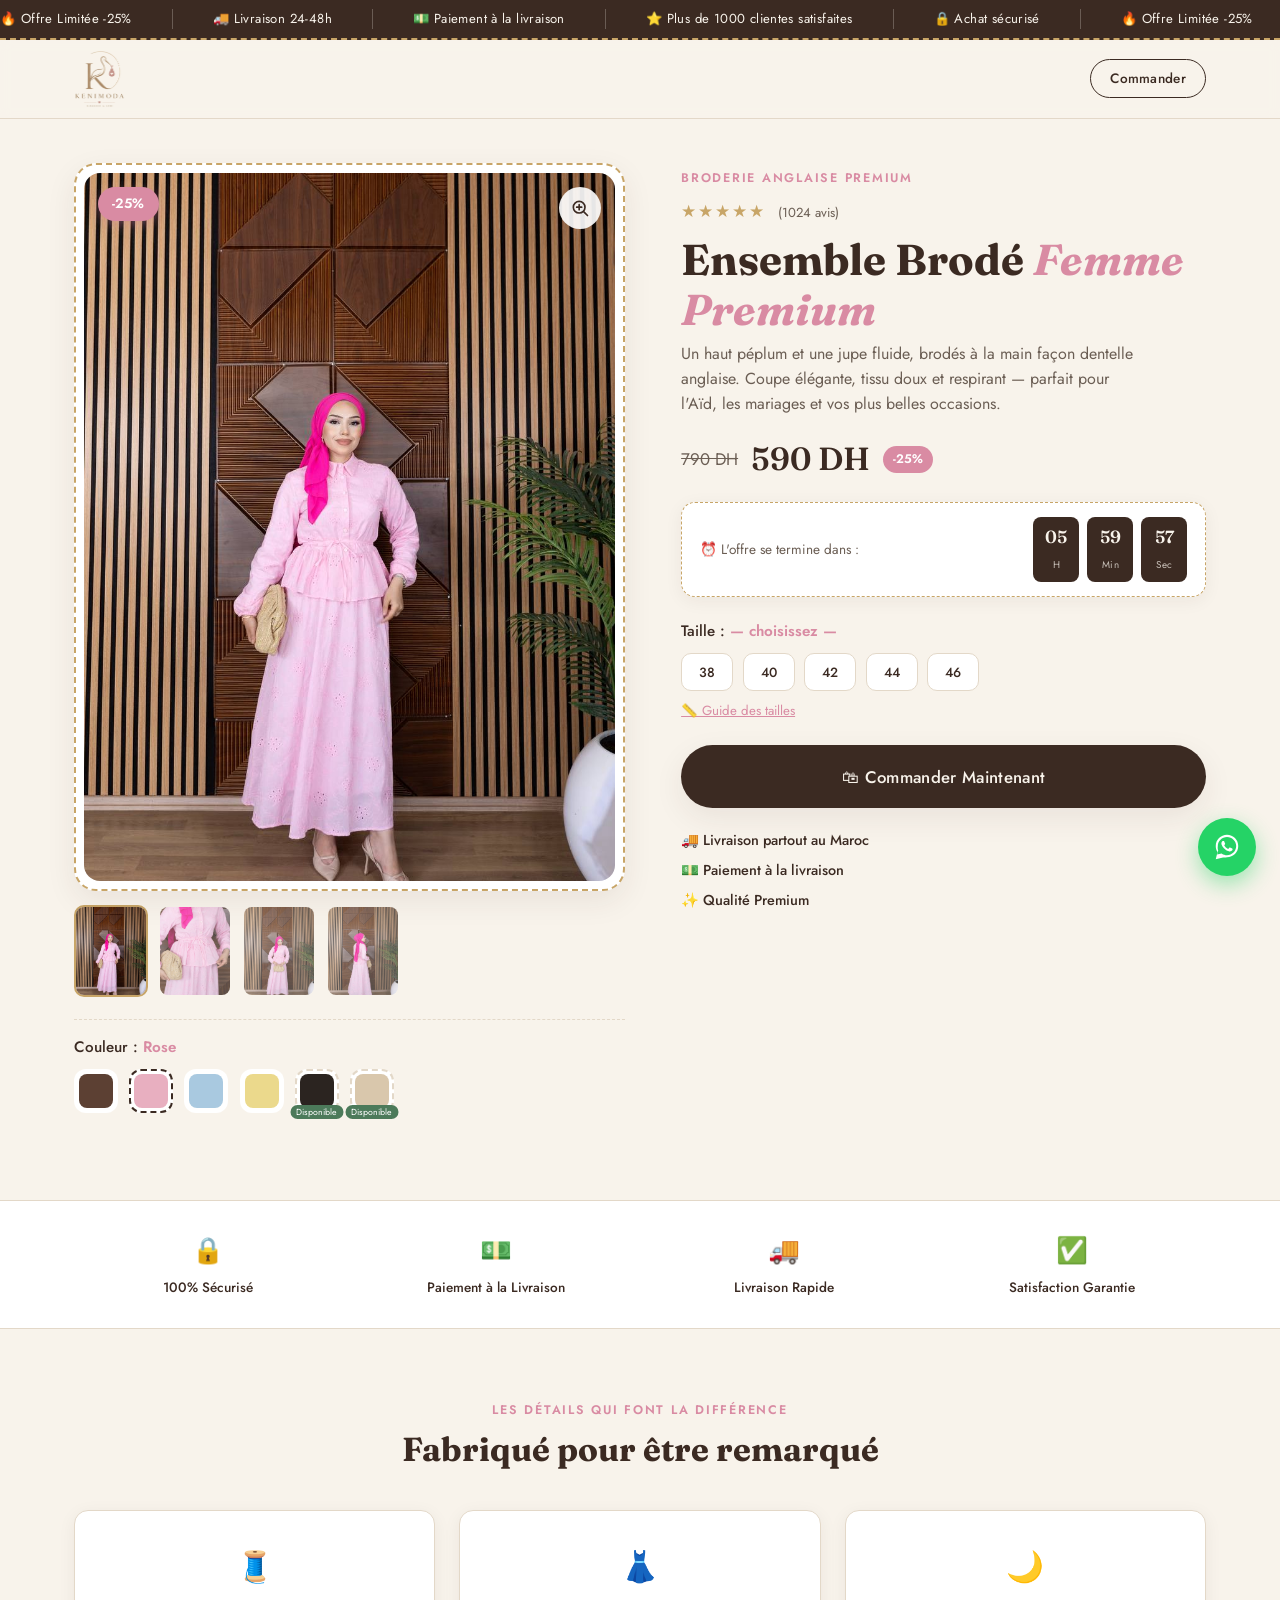
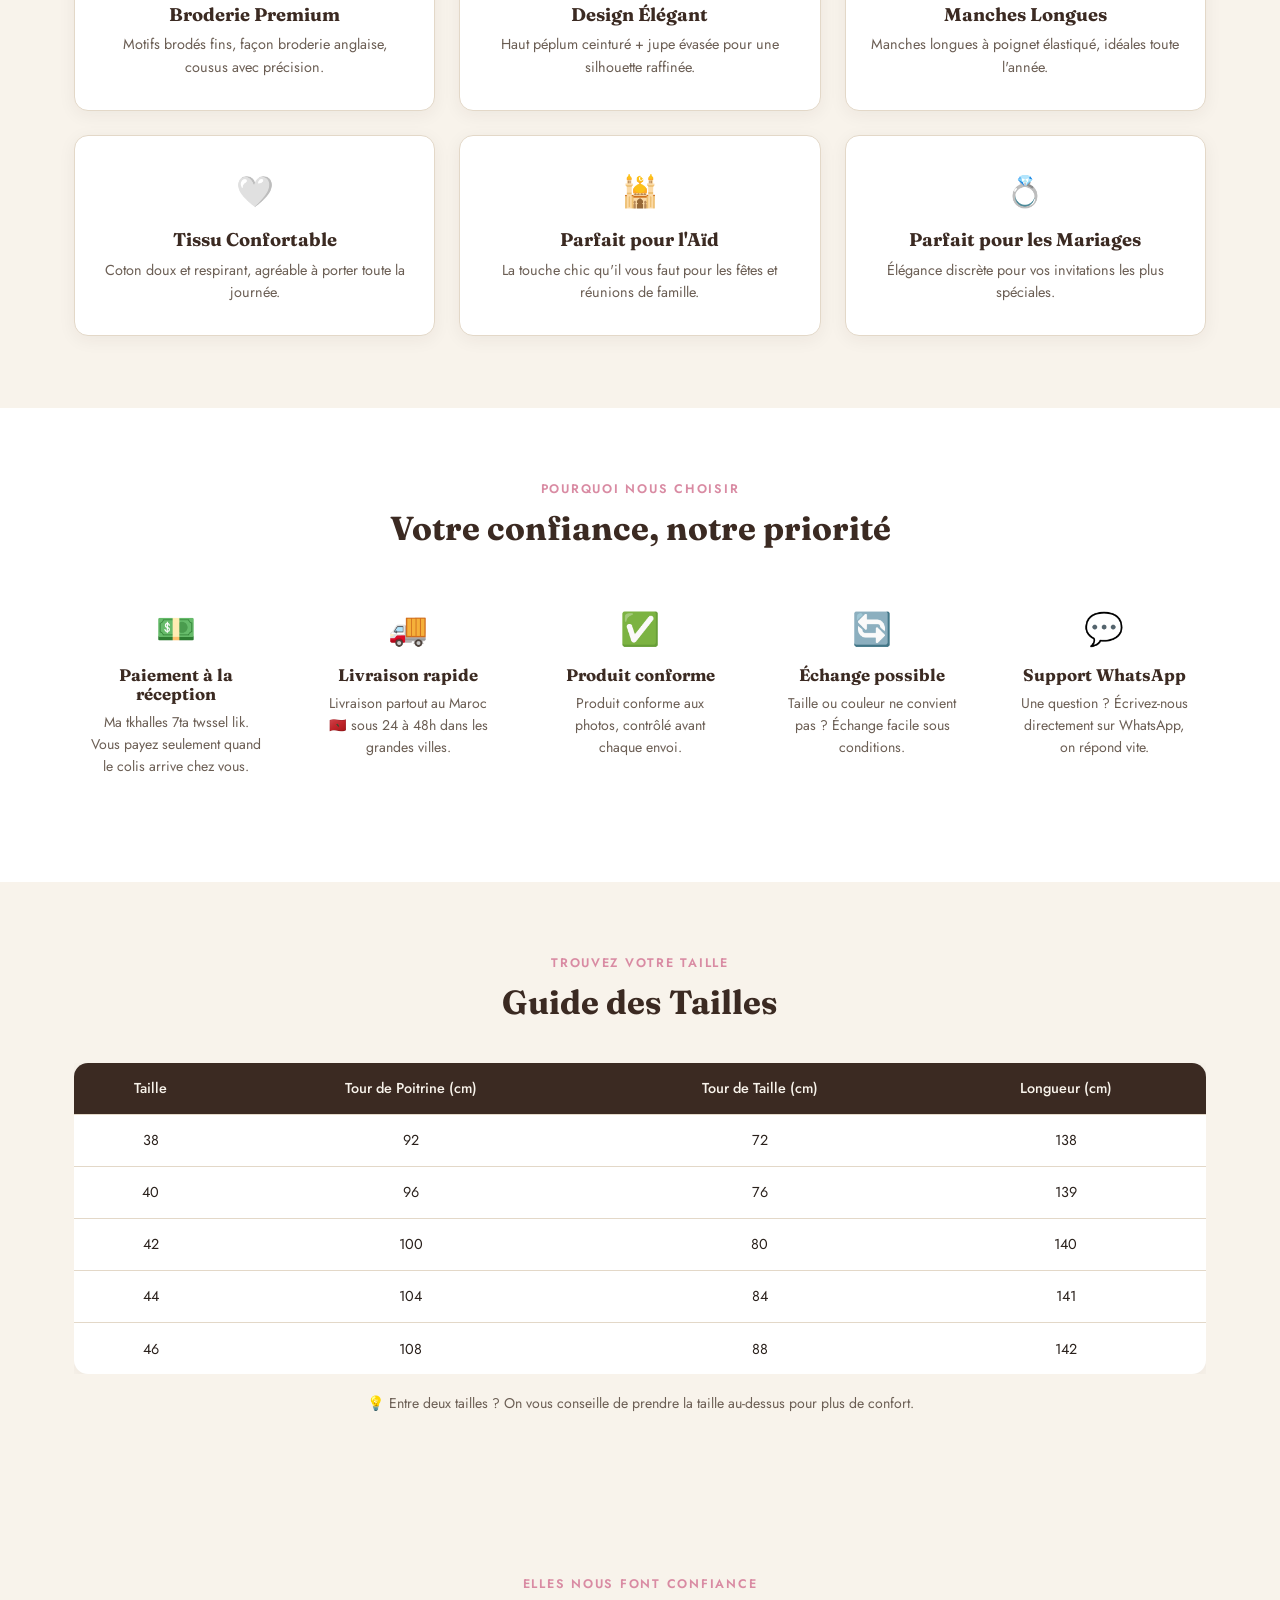
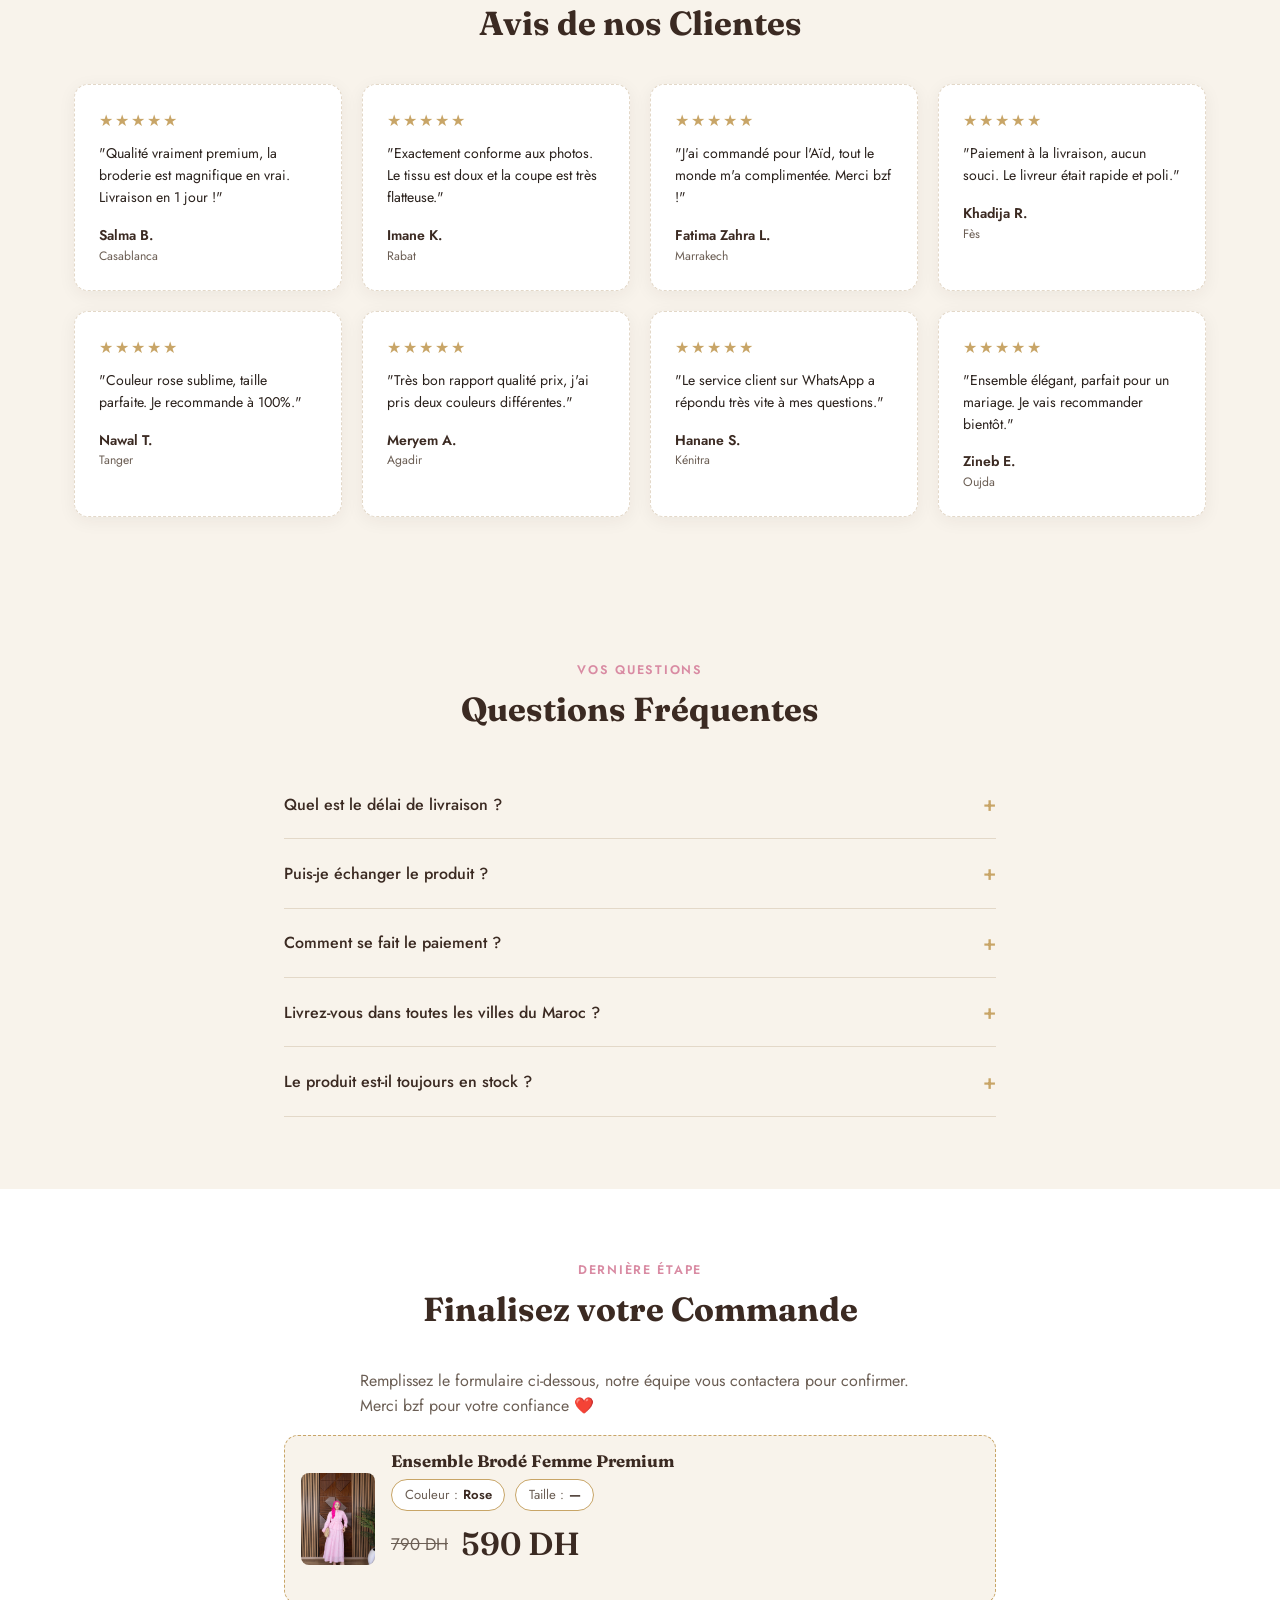
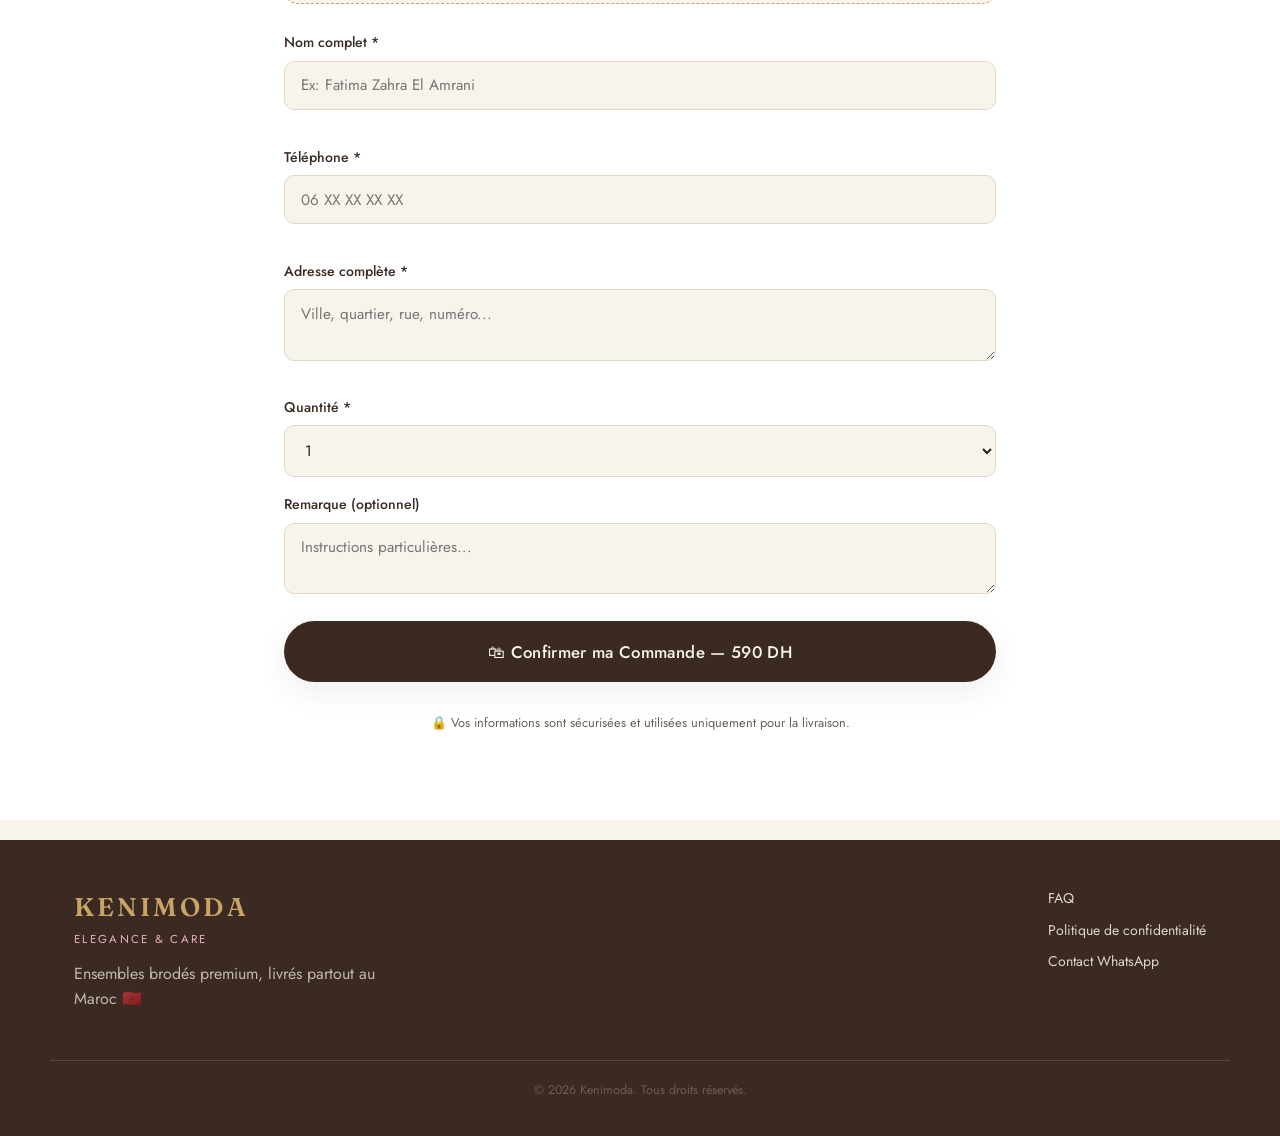
==== brode/index.html @ 9a7451e6 "Add files via upload" ====
<!DOCTYPE html>
<html lang="fr">
<head>
<meta charset="UTF-8">
<meta name="viewport" content="width=device-width, initial-scale=1.0, maximum-scale=5.0">
<title>Ensemble Brodé Femme Premium – 590 DH | Kenimoda</title>
<link rel="icon" type="image/png" href="assets/images/logo-kenimoda.png">
<meta name="description" content="Ensemble Brodé Femme Premium en broderie anglaise fine. 4 coloris disponibles. Paiement à la livraison partout au Maroc. -25% aujourd'hui, 590 DH au lieu de 790 DH.">
<meta name="keywords" content="ensemble brodé femme, tenue broderie anglaise, ensemble femme maroc, paiement à la livraison, jupe et haut brodé">
<meta name="robots" content="index, follow">
<link rel="canonical" href="https://ensemble-brode-premium.pages.dev/">

<!-- Open Graph -->
<meta property="og:type" content="product">
<meta property="og:title" content="Ensemble Brodé Femme Premium – 590 DH au lieu de 790 DH">
<meta property="og:description" content="Broderie anglaise premium, 4 coloris, paiement à la livraison partout au Maroc 🇲🇦">
<meta property="og:image" content="https://ensemble-brode-premium.pages.dev/assets/images/rose-1.jpg">
<meta property="og:url" content="https://ensemble-brode-premium.pages.dev/">
<meta property="og:locale" content="fr_MA">

<!-- Twitter Card -->
<meta name="twitter:card" content="summary_large_image">
<meta name="twitter:title" content="Ensemble Brodé Femme Premium – 590 DH">
<meta name="twitter:description" content="Broderie anglaise premium, paiement à la livraison partout au Maroc.">
<meta name="twitter:image" content="https://ensemble-brode-premium.pages.dev/assets/images/rose-1.jpg">

<!-- JSON-LD Product Schema -->
<script type="application/ld+json">
{
  "@context": "https://schema.org/",
  "@type": "Product",
  "name": "Ensemble Brodé Femme Premium",
  "image": [
    "https://ensemble-brode-premium.pages.dev/assets/images/rose-1.jpg",
    "https://ensemble-brode-premium.pages.dev/assets/images/bleu-1.jpg",
    "https://ensemble-brode-premium.pages.dev/assets/images/jaune-1.jpg",
    "https://ensemble-brode-premium.pages.dev/assets/images/marron-2.jpg"
  ],
  "description": "Ensemble deux pièces en broderie anglaise premium pour femme, disponible en 6 coloris et tailles 38 à 46. Paiement à la livraison partout au Maroc.",
  "brand": { "@type": "Brand", "name": "Kenimoda" },
  "offers": {
    "@type": "Offer",
    "url": "https://ensemble-brode-premium.pages.dev/",
    "priceCurrency": "MAD",
    "price": "590",
    "priceValidUntil": "2026-12-31",
    "availability": "https://schema.org/InStock",
    "itemCondition": "https://schema.org/NewCondition"
  },
  "aggregateRating": {
    "@type": "AggregateRating",
    "ratingValue": "4.9",
    "reviewCount": "1024"
  }
}
</script>

<link rel="preconnect" href="https://fonts.googleapis.com">
<link rel="preconnect" href="https://fonts.gstatic.com" crossorigin>
<link href="https://fonts.googleapis.com/css2?family=Fraunces:ital,opsz,wght@0,9..144,400;0,9..144,500;0,9..144,600;1,9..144,500&family=Jost:wght@300;400;500;600&display=swap" rel="stylesheet">

<link rel="stylesheet" href="style.css">
</head>
<body>

<!-- ============ PROMO BAR ============ -->
<div class="promo-bar" aria-label="Offres et garanties">
  <div class="promo-track">
    <span>🔥 Offre Limitée -25%</span>
    <span>🚚 Livraison 24-48h</span>
    <span>💵 Paiement à la livraison</span>
    <span>⭐ Plus de 1000 clientes satisfaites</span>
    <span>🔒 Achat sécurisé</span>
    <span>🔥 Offre Limitée -25%</span>
    <span>🚚 Livraison 24-48h</span>
    <span>💵 Paiement à la livraison</span>
    <span>⭐ Plus de 1000 clientes satisfaites</span>
    <span>🔒 Achat sécurisé</span>
  </div>
</div>

<!-- ============ HEADER ============ -->
<header class="site-header">
  <div class="container header-inner">
    <a href="#top" class="logo-link" aria-label="Kenimoda - Accueil">
      <img src="assets/images/logo-kenimoda.png" alt="Kenimoda - Elegance & Care" class="logo-img">
    </a>
    <a href="#commander" class="btn btn-ghost header-cta">Commander</a>
  </div>
</header>

<main id="top">

  <!-- ============ HERO ============ -->
  <section class="hero container" id="produit">
    <div class="hero-gallery">
      <div class="stitch-frame">
        <div class="badge-discount">-25%</div>
        <button class="zoom-btn" id="zoomBtn" aria-label="Zoomer l'image">
          <svg width="20" height="20" viewBox="0 0 24 24" fill="none"><circle cx="11" cy="11" r="7" stroke="currentColor" stroke-width="2"/><path d="M21 21l-4.35-4.35" stroke="currentColor" stroke-width="2" stroke-linecap="round"/><path d="M11 8v6M8 11h6" stroke="currentColor" stroke-width="2" stroke-linecap="round"/></svg>
        </button>
        <img id="mainImage" src="assets/images/rose-1.jpg" alt="Ensemble Brodé Femme Premium coloris Rose" class="main-image" loading="eager">
      </div>
      <div class="thumb-row" id="thumbRow" aria-label="Galerie miniature"></div>
      <p class="swipe-hint">← Glissez pour voir plus de photos →</p>

      <div class="option-group gallery-colors">
        <label>Couleur : <span id="selectedColorLabel" class="selected-value">Rose</span></label>
        <div class="swatch-row" id="colorSwatches"></div>
        <p class="no-photo-note" id="noPhotoNote" hidden>Photo non disponible pour cette couleur, mais elle est disponible en stock.</p>
      </div>
    </div>

    <div class="hero-info">
      <p class="eyebrow">Broderie Anglaise Premium</p>
      <div class="stars" aria-label="5 sur 5 étoiles">★★★★★ <span class="stars-count">(1024 avis)</span></div>
      <h1>Ensemble Brodé <em>Femme Premium</em></h1>
      <p class="hero-desc">Un haut péplum et une jupe fluide, brodés à la main façon dentelle anglaise. Coupe élégante, tissu doux et respirant — parfait pour l'Aïd, les mariages et vos plus belles occasions.</p>

      <div class="price-row">
        <span class="price-old">790 DH</span>
        <span class="price-new">590 DH</span>
        <span class="price-badge">-25%</span>
      </div>

      <div class="countdown-mini" id="countdownMini">
        <span>⏰ L'offre se termine dans :</span>
        <div class="countdown-timer">
          <div class="cd-box"><span id="cd-h">00</span><small>H</small></div>
          <div class="cd-box"><span id="cd-m">00</span><small>Min</small></div>
          <div class="cd-box"><span id="cd-s">00</span><small>Sec</small></div>
        </div>
      </div>

      <!-- Size Selector -->
      <div class="option-group">
        <label>Taille : <span id="selectedSizeLabel" class="selected-value">— choisissez —</span></label>
        <div class="size-row" id="sizeSwatches"></div>
        <button type="button" class="size-guide-link" id="openSizeGuide">📏 Guide des tailles</button>
      </div>

      <a href="#commander" class="btn btn-primary btn-large" id="heroCta">🛍 Commander Maintenant</a>

      <ul class="trust-icons">
        <li>🚚 Livraison partout au Maroc</li>
        <li>💵 Paiement à la livraison</li>
        <li>✨ Qualité Premium</li>
      </ul>
    </div>
  </section>

  <!-- ============ TRUST BADGES ============ -->
  <section class="trust-strip">
    <div class="container trust-grid">
      <div class="trust-item"><span class="trust-ic">🔒</span><p>100% Sécurisé</p></div>
      <div class="trust-item"><span class="trust-ic">💵</span><p>Paiement à la Livraison</p></div>
      <div class="trust-item"><span class="trust-ic">🚚</span><p>Livraison Rapide</p></div>
      <div class="trust-item"><span class="trust-ic">✅</span><p>Satisfaction Garantie</p></div>
    </div>
  </section>

  <!-- ============ FEATURES ============ -->
  <section class="section features" id="details">
    <div class="container">
      <p class="eyebrow center">Les détails qui font la différence</p>
      <h2 class="section-title center">Fabriqué pour être remarqué</h2>
      <div class="features-grid">
        <div class="feature-card">
          <div class="stitch-icon">🧵</div>
          <h3>Broderie Premium</h3>
          <p>Motifs brodés fins, façon broderie anglaise, cousus avec précision.</p>
        </div>
        <div class="feature-card">
          <div class="stitch-icon">👗</div>
          <h3>Design Élégant</h3>
          <p>Haut péplum ceinturé + jupe évasée pour une silhouette raffinée.</p>
        </div>
        <div class="feature-card">
          <div class="stitch-icon">🌙</div>
          <h3>Manches Longues</h3>
          <p>Manches longues à poignet élastiqué, idéales toute l'année.</p>
        </div>
        <div class="feature-card">
          <div class="stitch-icon">🤍</div>
          <h3>Tissu Confortable</h3>
          <p>Coton doux et respirant, agréable à porter toute la journée.</p>
        </div>
        <div class="feature-card">
          <div class="stitch-icon">🕌</div>
          <h3>Parfait pour l'Aïd</h3>
          <p>La touche chic qu'il vous faut pour les fêtes et réunions de famille.</p>
        </div>
        <div class="feature-card">
          <div class="stitch-icon">💍</div>
          <h3>Parfait pour les Mariages</h3>
          <p>Élégance discrète pour vos invitations les plus spéciales.</p>
        </div>
      </div>
    </div>
  </section>

  <!-- ============ WHY US ============ -->
  <section class="section why-us">
    <div class="container">
      <p class="eyebrow center">Pourquoi nous choisir</p>
      <h2 class="section-title center">Votre confiance, notre priorité</h2>
      <div class="why-grid">
        <div class="why-item">
          <span>💵</span>
          <h3>Paiement à la réception</h3>
          <p>Ma tkhalles 7ta twssel lik. Vous payez seulement quand le colis arrive chez vous.</p>
        </div>
        <div class="why-item">
          <span>🚚</span>
          <h3>Livraison rapide</h3>
          <p>Livraison partout au Maroc 🇲🇦 sous 24 à 48h dans les grandes villes.</p>
        </div>
        <div class="why-item">
          <span>✅</span>
          <h3>Produit conforme</h3>
          <p>Produit conforme aux photos, contrôlé avant chaque envoi.</p>
        </div>
        <div class="why-item">
          <span>🔄</span>
          <h3>Échange possible</h3>
          <p>Taille ou couleur ne convient pas ? Échange facile sous conditions.</p>
        </div>
        <div class="why-item">
          <span>💬</span>
          <h3>Support WhatsApp</h3>
          <p>Une question ? Écrivez-nous directement sur WhatsApp, on répond vite.</p>
        </div>
      </div>
    </div>
  </section>

  <!-- ============ SIZE GUIDE ============ -->
  <section class="section size-guide" id="tailles">
    <div class="container">
      <p class="eyebrow center">Trouvez votre taille</p>
      <h2 class="section-title center">Guide des Tailles</h2>
      <div class="table-wrap">
        <table class="size-table">
          <thead>
            <tr><th>Taille</th><th>Tour de Poitrine (cm)</th><th>Tour de Taille (cm)</th><th>Longueur (cm)</th></tr>
          </thead>
          <tbody>
            <tr><td>38</td><td>92</td><td>72</td><td>138</td></tr>
            <tr><td>40</td><td>96</td><td>76</td><td>139</td></tr>
            <tr><td>42</td><td>100</td><td>80</td><td>140</td></tr>
            <tr><td>44</td><td>104</td><td>84</td><td>141</td></tr>
            <tr><td>46</td><td>108</td><td>88</td><td>142</td></tr>
          </tbody>
        </table>
      </div>
      <p class="size-note">💡 Entre deux tailles ? On vous conseille de prendre la taille au-dessus pour plus de confort.</p>
    </div>
  </section>

  <!-- ============ REVIEWS ============ -->
  <section class="section reviews" id="avis">
    <div class="container">
      <p class="eyebrow center">Elles nous font confiance</p>
      <h2 class="section-title center">Avis de nos Clientes</h2>
      <div class="reviews-grid" id="reviewsGrid"></div>
    </div>
  </section>

  <!-- ============ FAQ ============ -->
  <section class="section faq" id="faq">
    <div class="container container-narrow">
      <p class="eyebrow center">Vos questions</p>
      <h2 class="section-title center">Questions Fréquentes</h2>
      <div class="accordion" id="accordion">
        <div class="acc-item">
          <button class="acc-trigger">Quel est le délai de livraison ? <span>+</span></button>
          <div class="acc-panel"><p>La livraison prend généralement 24 à 48h dans les grandes villes, et 2 à 4 jours dans les zones plus éloignées.</p></div>
        </div>
        <div class="acc-item">
          <button class="acc-trigger">Puis-je échanger le produit ? <span>+</span></button>
          <div class="acc-panel"><p>Oui, l'échange de taille ou de couleur est possible dans les 7 jours suivant la réception, sous réserve que le produit soit intact.</p></div>
        </div>
        <div class="acc-item">
          <button class="acc-trigger">Comment se fait le paiement ? <span>+</span></button>
          <div class="acc-panel"><p>Le paiement se fait uniquement à la livraison, en espèces directement au livreur. Ma tkhalles 7ta twssel lik.</p></div>
        </div>
        <div class="acc-item">
          <button class="acc-trigger">Livrez-vous dans toutes les villes du Maroc ? <span>+</span></button>
          <div class="acc-panel"><p>Oui, nous livrons dans toutes les villes et régions du Maroc 🇲🇦, y compris les zones rurales.</p></div>
        </div>
        <div class="acc-item">
          <button class="acc-trigger">Le produit est-il toujours en stock ? <span>+</span></button>
          <div class="acc-panel"><p>Le stock est mis à jour en temps réel. Si une couleur ou taille n'est pas disponible, notre équipe vous contactera pour vous proposer une alternative.</p></div>
        </div>
      </div>
    </div>
  </section>

  <!-- ============ ORDER FORM ============ -->
  <section class="section order-section" id="commander">
    <div class="container container-narrow">
      <p class="eyebrow center">Dernière étape</p>
      <h2 class="section-title center">Finalisez votre Commande</h2>
      <p class="order-sub center">Remplissez le formulaire ci-dessous, notre équipe vous contactera pour confirmer. Merci bzf pour votre confiance ❤️</p>

      <div class="order-summary">
        <img id="summaryImg" src="assets/images/rose-1.jpg" alt="Aperçu produit choisi" loading="lazy">
        <div>
          <h3>Ensemble Brodé Femme Premium</h3>
          <div class="summary-chips">
            <span class="choice-chip">Couleur : <strong id="summaryColor">Rose</strong></span>
            <span class="choice-chip" id="summarySizeChip">Taille : <strong id="summarySize">—</strong></span>
          </div>
          <p class="price-row" style="margin-top:.5rem">
            <span class="price-old">790 DH</span>
            <span class="price-new">590 DH</span>
          </p>
        </div>
      </div>

      <form id="orderForm" class="order-form" action="https://formspree.io/f/mwvzjgqe" method="POST" novalidate>
        <input type="hidden" name="Produit" value="Ensemble Brodé Femme Premium">
        <input type="hidden" name="Prix" id="hiddenPrice" value="590 DH">
        <input type="hidden" name="Couleur" id="hiddenColor" value="Rose">
        <input type="hidden" name="Taille" id="hiddenSize" value="">

        <div class="form-row">
          <label for="fullname">Nom complet *</label>
          <input type="text" id="fullname" name="Nom complet" required placeholder="Ex: Fatima Zahra El Amrani">
          <span class="err-msg"></span>
        </div>

        <div class="form-row">
          <label for="phone">Téléphone *</label>
          <input type="tel" id="phone" name="Téléphone" required placeholder="06 XX XX XX XX">
          <span class="err-msg"></span>
        </div>

        <div class="form-row">
          <label for="address">Adresse complète *</label>
          <textarea id="address" name="Adresse" rows="2" required placeholder="Ville, quartier, rue, numéro..."></textarea>
          <span class="err-msg"></span>
        </div>

        <div class="form-row">
          <label for="quantity">Quantité *</label>
          <select id="quantity" name="Quantité" required>
            <option value="1">1</option>
            <option value="2">2</option>
            <option value="3">3</option>
            <option value="4">4</option>
          </select>
        </div>

        <div class="form-row">
          <label for="note">Remarque (optionnel)</label>
          <textarea id="note" name="Remarque" rows="2" placeholder="Instructions particulières..."></textarea>
        </div>

        <button type="submit" class="btn btn-primary btn-large btn-submit">
          <span class="btn-text">🛍 Confirmer ma Commande — 590 DH</span>
          <span class="btn-loader" hidden></span>
        </button>
        <p class="form-security">🔒 Vos informations sont sécurisées et utilisées uniquement pour la livraison.</p>
      </form>

      <div class="success-message" id="successMessage" hidden>
        <div class="success-icon">✔</div>
        <h3>Merci pour votre commande !</h3>
        <p>Votre commande a bien été reçue. Notre équipe vous contactera très vite pour confirmer la livraison. Merci bzf pour votre confiance ❤️</p>
      </div>
    </div>
  </section>

</main>

<!-- ============ FOOTER ============ -->
<footer class="site-footer">
  <div class="container footer-inner">
    <div class="footer-brand">
      <p class="logo-text">KENIMODA</p>
      <p class="footer-tagline">Elegance &amp; Care</p>
      <p>Ensembles brodés premium, livrés partout au Maroc 🇲🇦</p>
    </div>
    <div class="footer-links">
      <a href="#faq">FAQ</a>
      <a href="#privacy" id="privacyLink">Politique de confidentialité</a>
      <a href="https://wa.me/212612449474" target="_blank" rel="noopener">Contact WhatsApp</a>
    </div>
  </div>
  <div class="container footer-bottom">
    <p>© <span id="year"></span> Kenimoda. Tous droits réservés.</p>
  </div>
</footer>

<!-- ============ FLOATING WHATSAPP ============ -->
<a class="whatsapp-float" href="https://wa.me/212612449474?text=Bonjour%2C%20je%20souhaite%20commander%20Ensemble%20Brod%C3%A9%20Femme%20Premium%20%C3%A0%20590%20DH." target="_blank" rel="noopener" aria-label="Contacter sur WhatsApp">
  <svg viewBox="0 0 32 32" width="30" height="30" fill="white"><path d="M16.001 3C9.373 3 4 8.373 4 15c0 2.36.688 4.56 1.875 6.406L4 29l7.781-1.828A11.93 11.93 0 0 0 16.001 27C22.63 27 28 21.627 28 15S22.63 3 16.001 3zm0 21.8c-2.008 0-3.885-.588-5.463-1.6l-.392-.238-4.617 1.084 1.108-4.5-.256-.4A9.76 9.76 0 0 1 6.2 15c0-5.412 4.389-9.8 9.801-9.8 5.411 0 9.8 4.388 9.8 9.8 0 5.412-4.389 9.8-9.8 9.8zm5.362-7.336c-.294-.147-1.74-.858-2.01-.956-.27-.098-.467-.147-.663.147-.196.294-.76.956-.932 1.152-.171.196-.343.22-.637.073-.294-.147-1.24-.457-2.362-1.457-.873-.779-1.463-1.741-1.635-2.035-.171-.294-.018-.453.129-.6.132-.132.294-.343.44-.514.147-.171.196-.294.294-.49.098-.196.049-.367-.024-.514-.073-.147-.663-1.597-.908-2.188-.239-.573-.482-.495-.663-.504l-.564-.01c-.196 0-.514.073-.784.367-.27.294-1.03 1.006-1.03 2.455 0 1.449 1.055 2.85 1.202 3.046.147.196 2.077 3.17 5.032 4.445.703.303 1.252.484 1.68.62.706.225 1.348.193 1.856.117.566-.084 1.74-.712 1.985-1.4.245-.688.245-1.278.171-1.4-.073-.122-.269-.196-.563-.343z"/></svg>
</a>

<!-- ============ STICKY MOBILE CTA ============ -->
<div class="sticky-cta" id="stickyCta">
  <div class="sticky-price">
    <span class="price-old">790 DH</span>
    <span class="price-new">590 DH</span>
  </div>
  <a href="#commander" class="btn btn-primary">🛍 Commander</a>
</div>

<!-- ============ SIZE GUIDE MODAL ============ -->
<div class="modal-overlay" id="sizeModal" hidden>
  <div class="modal-box">
    <button class="modal-close" id="closeSizeModal" aria-label="Fermer">✕</button>
    <h3>Guide des Tailles</h3>
    <table class="size-table">
      <thead><tr><th>Taille</th><th>Poitrine</th><th>Taille</th><th>Longueur</th></tr></thead>
      <tbody>
        <tr><td>38</td><td>92 cm</td><td>72 cm</td><td>138 cm</td></tr>
        <tr><td>40</td><td>96 cm</td><td>76 cm</td><td>139 cm</td></tr>
        <tr><td>42</td><td>100 cm</td><td>80 cm</td><td>140 cm</td></tr>
        <tr><td>44</td><td>104 cm</td><td>84 cm</td><td>141 cm</td></tr>
        <tr><td>46</td><td>108 cm</td><td>88 cm</td><td>142 cm</td></tr>
      </tbody>
    </table>
  </div>
</div>

<!-- ============ IMAGE ZOOM MODAL ============ -->
<div class="modal-overlay" id="zoomModal" hidden>
  <div class="zoom-box">
    <button class="modal-close" id="closeZoomModal" aria-label="Fermer">✕</button>
    <img id="zoomImage" src="assets/images/rose-1.jpg" alt="Zoom produit">
  </div>
</div>

<script src="script.js"></script>
</body>
</html>
---- brode/style.css ----
/* =========================================================
   MAISON BRODERIE — Design Tokens
   Palette: ecru background, espresso (marron) primary,
   rose poudre / ciel / or doux accents echoing the product colorways.
   Signature: hand-stitch dashed borders & embroidery-eyelet dividers.
========================================================= */
:root{
  --ecru:#F8F3EB;
  --ivoire:#FFFFFF;
  --espresso:#3B2A22;
  --espresso-light:#5C4536;
  --rose:#E8AFC0;
  --rose-deep:#D98BA3;
  --ciel:#A9C9E0;
  --or:#C8A567;
  --ink:#2A211C;
  --ink-soft:#6B5E54;
  --border-soft:#E3D8C8;
  --success:#4C7A5A;
  --error:#B5473B;
  --radius-lg:22px;
  --radius-md:14px;
  --radius-sm:8px;
  --shadow-soft:0 10px 30px rgba(59,42,34,.08);
  --shadow-card:0 4px 18px rgba(59,42,34,.06);
  --font-display:'Fraunces', serif;
  --font-body:'Jost', sans-serif;
  --container:1180px;
}

*,*::before,*::after{box-sizing:border-box;}
html{scroll-behavior:smooth;}
body{
  margin:0;
  font-family:var(--font-body);
  color:var(--ink);
  background:var(--ecru);
  -webkit-font-smoothing:antialiased;
  line-height:1.55;
}
img{max-width:100%;display:block;}
a{color:inherit;text-decoration:none;}
button{font-family:inherit;cursor:pointer;}
ul{list-style:none;margin:0;padding:0;}
h1,h2,h3{font-family:var(--font-display);color:var(--espresso);margin:0 0 .5rem;line-height:1.15;}
p{margin:0 0 1rem;color:var(--ink-soft);}

.container{max-width:var(--container);margin:0 auto;padding:0 24px;}
.container-narrow{max-width:760px;}

:focus-visible{outline:3px solid var(--or);outline-offset:3px;}

@media (prefers-reduced-motion: reduce){
  *{animation-duration:.001ms !important;animation-iteration-count:1 !important;transition-duration:.001ms !important;scroll-behavior:auto !important;}
}

/* ============ PROMO BAR (stitched ticker) ============ */
.promo-bar{
  background:var(--espresso);
  color:var(--ecru);
  overflow:hidden;
  white-space:nowrap;
  border-bottom:2px dashed var(--or);
}
.promo-track{
  display:inline-flex;
  gap:2.5rem;
  padding:.55rem 0;
  animation:scrollTrack 28s linear infinite;
  font-size:.82rem;
  letter-spacing:.03em;
}
.promo-track span{padding-right:2.5rem;border-right:1px solid rgba(248,243,235,.25);}
@keyframes scrollTrack{
  0%{transform:translateX(0);}
  100%{transform:translateX(-50%);}
}

/* ============ HEADER ============ */
.site-header{
  background:rgba(248,243,235,.92);
  backdrop-filter:blur(6px);
  position:sticky;top:0;z-index:40;
  border-bottom:1px solid var(--border-soft);
}
.header-inner{display:flex;align-items:center;justify-content:space-between;padding:10px 24px;}
.logo-link{display:flex;align-items:center;}
.logo-img{height:58px;width:auto;display:block;}
.header-cta{padding:.55rem 1.3rem;font-size:.85rem;}

/* ============ BUTTONS ============ */
.btn{
  display:inline-flex;align-items:center;justify-content:center;gap:.5rem;
  border:none;border-radius:100px;
  font-family:var(--font-body);font-weight:500;letter-spacing:.02em;
  cursor:pointer;transition:transform .2s ease, box-shadow .2s ease, background .2s ease;
  text-align:center;
}
.btn-primary{
  background:var(--espresso);color:var(--ecru);
  padding:.9rem 1.8rem;font-size:1rem;
  box-shadow:var(--shadow-soft);
}
.btn-primary:hover{transform:translateY(-2px);box-shadow:0 14px 34px rgba(59,42,34,.18);background:var(--espresso-light);}
.btn-large{width:100%;padding:1.15rem 1.8rem;font-size:1.05rem;}
.btn-ghost{
  border:1.5px solid var(--espresso);color:var(--espresso);background:transparent;padding:.5rem 1.2rem;
}
.btn-ghost:hover{background:var(--espresso);color:var(--ecru);}

/* ============ HERO ============ */
.hero{
  display:grid;grid-template-columns:1.05fr 1fr;gap:56px;
  padding:44px 24px 64px;
  align-items:start;
}
.stitch-frame{
  position:relative;border-radius:var(--radius-lg);overflow:hidden;
  border:2px dashed var(--or);padding:8px;background:var(--ivoire);
  box-shadow:var(--shadow-soft);
}
.main-image{
  width:100%;aspect-ratio:3/4;object-fit:cover;border-radius:16px;
  transition:opacity .35s ease;
}
.badge-discount{
  position:absolute;top:22px;left:22px;z-index:5;
  background:var(--rose-deep);color:#fff;font-weight:600;
  padding:.4rem .9rem;border-radius:100px;font-size:.85rem;
  box-shadow:0 4px 12px rgba(217,139,163,.4);
}
.zoom-btn{
  position:absolute;top:22px;right:22px;z-index:5;
  width:42px;height:42px;border-radius:50%;border:none;
  background:rgba(255,255,255,.9);color:var(--espresso);
  display:flex;align-items:center;justify-content:center;
  box-shadow:var(--shadow-card);
}
.thumb-row{
  display:flex;gap:10px;margin-top:14px;overflow-x:auto;padding-bottom:6px;
  scroll-snap-type:x mandatory;
}
.thumb-row::-webkit-scrollbar{height:5px;}
.thumb-row::-webkit-scrollbar-thumb{background:var(--border-soft);border-radius:10px;}
.thumb{
  flex:0 0 auto;width:74px;height:92px;border-radius:10px;overflow:hidden;
  border:2px solid transparent;cursor:pointer;scroll-snap-align:start;
  opacity:.7;transition:opacity .2s, border-color .2s, transform .2s;
}
.thumb img{width:100%;height:100%;object-fit:cover;}
.thumb:hover{opacity:1;transform:translateY(-2px);}
.thumb.active{border-color:var(--or);opacity:1;}
.swipe-hint{display:none;font-size:.78rem;text-align:center;color:var(--ink-soft);margin-top:8px;}

.gallery-colors{
  margin-top:16px;padding-top:16px;border-top:1px dashed var(--border-soft);
}
.gallery-colors > label{display:block;font-weight:500;margin-bottom:.6rem;color:var(--espresso);font-size:.9rem;}
.gallery-colors .swatch{width:44px;height:44px;}

.hero-info{padding-top:6px;}
.eyebrow{
  font-size:.78rem;text-transform:uppercase;letter-spacing:.14em;
  color:var(--rose-deep);font-weight:600;margin-bottom:.6rem;
}
.eyebrow.center{text-align:center;}
.stars{color:var(--or);font-size:1.05rem;margin-bottom:.7rem;letter-spacing:2px;}
.stars-count{color:var(--ink-soft);font-size:.82rem;letter-spacing:0;margin-left:.3rem;}
.hero-info h1{font-size:clamp(2rem,3.4vw,2.7rem);}
.hero-info h1 em{color:var(--rose-deep);font-style:italic;}
.hero-desc{font-size:1rem;max-width:46ch;}

.price-row{display:flex;align-items:center;gap:.8rem;margin:1.1rem 0;flex-wrap:wrap;}
.price-old{color:var(--ink-soft);text-decoration:line-through;font-size:1.05rem;}
.price-new{font-family:var(--font-display);font-size:2rem;color:var(--espresso);font-weight:600;}
.price-badge{background:var(--rose-deep);color:#fff;font-size:.78rem;font-weight:600;padding:.25rem .65rem;border-radius:100px;}

.countdown-mini{
  background:var(--ivoire);border:1px dashed var(--or);border-radius:var(--radius-md);
  padding:.9rem 1.1rem;margin-bottom:1.4rem;display:flex;align-items:center;justify-content:space-between;flex-wrap:wrap;gap:.7rem;
  box-shadow:var(--shadow-card);
}
.countdown-mini > span{font-size:.85rem;color:var(--ink-soft);}
.countdown-timer{display:flex;gap:.5rem;}
.cd-box{
  background:var(--espresso);color:var(--ecru);border-radius:8px;
  min-width:46px;padding:.4rem .3rem;text-align:center;
}
.cd-box span{display:block;font-family:var(--font-display);font-size:1.1rem;font-weight:600;}
.cd-box small{font-size:.62rem;letter-spacing:.05em;opacity:.75;}

.option-group{margin-bottom:1.4rem;}
.option-group > label{display:block;font-weight:500;margin-bottom:.6rem;color:var(--espresso);font-size:.95rem;}
.selected-value{color:var(--rose-deep);font-weight:600;}

.swatch-row{display:flex;gap:.7rem;flex-wrap:wrap;}
.swatch{
  width:56px;height:56px;border-radius:12px;cursor:pointer;position:relative;
  border:2px dashed transparent;padding:3px;display:flex;align-items:center;justify-content:center;
  transition:border-color .2s, transform .2s;background:var(--ivoire);
}
.swatch:hover{transform:translateY(-2px);}
.swatch.active{border-color:var(--espresso);}
.swatch-color{width:100%;height:100%;border-radius:8px;background-size:cover;background-position:center;}
.swatch-nophoto{border-style:dashed;border-color:var(--border-soft);}
.swatch-nophoto .swatch-color{display:flex;align-items:center;justify-content:center;font-size:.65rem;color:var(--ink-soft);text-align:center;line-height:1.1;}
.swatch-avail-badge{
  position:absolute;bottom:-8px;left:50%;transform:translateX(-50%);
  background:var(--success);color:#fff;font-size:.55rem;padding:1px 6px;border-radius:100px;white-space:nowrap;
}
.no-photo-note{font-size:.82rem;color:var(--ink-soft);margin-top:.6rem;font-style:italic;}

.size-row{display:flex;gap:.6rem;flex-wrap:wrap;}
.size-chip{
  min-width:52px;padding:.55rem .8rem;border-radius:10px;border:1.5px solid var(--border-soft);
  background:var(--ivoire);font-weight:500;color:var(--espresso);text-align:center;transition:.2s;
}
.size-chip:hover{border-color:var(--or);}
.size-chip.active{background:var(--espresso);color:var(--ecru);border-color:var(--espresso);}
.size-guide-link{
  background:none;border:none;color:var(--rose-deep);font-size:.83rem;margin-top:.6rem;padding:0;
  text-decoration:underline;
}

.trust-icons{margin-top:1.3rem;display:flex;flex-direction:column;gap:.5rem;}
.trust-icons li{font-size:.9rem;color:var(--espresso);font-weight:500;}

/* ============ TRUST STRIP ============ */
.trust-strip{background:var(--ivoire);border-top:1px solid var(--border-soft);border-bottom:1px solid var(--border-soft);padding:30px 0;}
.trust-grid{display:grid;grid-template-columns:repeat(4,1fr);gap:20px;text-align:center;}
.trust-item .trust-ic{font-size:1.6rem;}
.trust-item p{margin:.4rem 0 0;font-size:.85rem;font-weight:500;color:var(--espresso);}

/* ============ SECTIONS ============ */
.section{padding:72px 0;}
.section-title{font-size:clamp(1.6rem,2.6vw,2.2rem);}
.section-title.center{text-align:center;margin-bottom:2.6rem;}

/* ============ FEATURES ============ */
.features-grid{display:grid;grid-template-columns:repeat(3,1fr);gap:24px;}
.feature-card{
  background:var(--ivoire);border-radius:var(--radius-md);padding:2rem 1.6rem;
  text-align:center;box-shadow:var(--shadow-card);
  border:1px solid var(--border-soft);
  transition:transform .25s ease, box-shadow .25s ease;
}
.feature-card:hover{transform:translateY(-6px);box-shadow:var(--shadow-soft);}
.stitch-icon{font-size:1.9rem;margin-bottom:.9rem;}
.feature-card h3{font-size:1.15rem;}
.feature-card p{font-size:.9rem;margin:0;}

/* ============ WHY US ============ */
.why-us{background:var(--ivoire);}
.why-grid{display:grid;grid-template-columns:repeat(auto-fit,minmax(200px,1fr));gap:28px;}
.why-item{text-align:center;padding:1rem;}
.why-item span{font-size:2rem;display:block;margin-bottom:.7rem;}
.why-item h3{font-size:1.05rem;}
.why-item p{font-size:.88rem;}

/* ============ SIZE GUIDE ============ */
.table-wrap{overflow-x:auto;}
.size-table{width:100%;border-collapse:collapse;background:var(--ivoire);border-radius:var(--radius-md);overflow:hidden;box-shadow:var(--shadow-card);}
.size-table th,.size-table td{padding:.9rem 1.2rem;text-align:center;border-bottom:1px solid var(--border-soft);font-size:.9rem;}
.size-table th{background:var(--espresso);color:var(--ecru);font-weight:500;}
.size-table tr:last-child td{border-bottom:none;}
.size-note{text-align:center;margin-top:1.2rem;font-size:.88rem;}

/* ============ REVIEWS ============ */
.reviews-grid{display:grid;grid-template-columns:repeat(4,1fr);gap:20px;}
.review-card{
  background:var(--ivoire);border-radius:var(--radius-md);padding:1.5rem;
  border:1px dashed var(--border-soft);box-shadow:var(--shadow-card);
}
.review-stars{color:var(--or);letter-spacing:2px;margin-bottom:.6rem;}
.review-card p{font-size:.88rem;color:var(--ink);}
.review-name{font-weight:600;color:var(--espresso);font-size:.88rem;margin-top:.8rem;}
.review-city{font-size:.76rem;color:var(--ink-soft);}

/* ============ FAQ ACCORDION ============ */
.acc-item{border-bottom:1px solid var(--border-soft);}
.acc-trigger{
  width:100%;background:none;border:none;text-align:left;
  padding:1.2rem 0;font-family:var(--font-body);font-size:1rem;font-weight:500;
  color:var(--espresso);display:flex;justify-content:space-between;align-items:center;
}
.acc-trigger span{font-size:1.3rem;color:var(--or);transition:transform .25s;}
.acc-item.open .acc-trigger span{transform:rotate(45deg);}
.acc-panel{max-height:0;overflow:hidden;transition:max-height .3s ease;}
.acc-panel p{padding-bottom:1.2rem;margin:0;font-size:.92rem;}

/* ============ ORDER FORM ============ */
.order-section{background:var(--ivoire);}
.order-sub{max-width:56ch;margin-left:auto;margin-right:auto;}
.order-summary{
  display:flex;gap:1rem;align-items:center;background:var(--ecru);
  border:1px dashed var(--or);border-radius:var(--radius-md);padding:1rem;margin-bottom:1.8rem;
}
.order-summary img{width:74px;height:92px;object-fit:cover;border-radius:8px;}
.order-summary h3{font-size:1.05rem;margin-bottom:.5rem;}
.summary-chips{display:flex;gap:.6rem;flex-wrap:wrap;}
.choice-chip{
  display:inline-flex;align-items:center;gap:.3rem;
  background:var(--ivoire);border:1.5px solid var(--or);border-radius:100px;
  padding:.3rem .8rem;font-size:.82rem;color:var(--ink-soft);
}
.choice-chip strong{color:var(--espresso);font-weight:600;}

.order-form{display:flex;flex-direction:column;gap:1.1rem;}
.form-row{display:flex;flex-direction:column;gap:.4rem;}
.form-row-group{display:grid;grid-template-columns:1fr 1fr;gap:1.1rem;}
.form-row label{font-size:.88rem;font-weight:500;color:var(--espresso);}
.form-row input,.form-row select,.form-row textarea{
  padding:.8rem 1rem;border-radius:10px;border:1.5px solid var(--border-soft);
  font-family:var(--font-body);font-size:.95rem;background:var(--ecru);color:var(--ink);
  transition:border-color .2s;
}
.form-row input:focus,.form-row select:focus,.form-row textarea:focus{border-color:var(--or);outline:none;}
.form-row input.invalid,.form-row textarea.invalid{border-color:var(--error);}
.err-msg{font-size:.78rem;color:var(--error);min-height:1em;}
.btn-submit{margin-top:.6rem;}
.form-security{text-align:center;font-size:.8rem;margin-top:.8rem;}

.success-message{
  text-align:center;padding:2.5rem 1.5rem;background:var(--ecru);
  border-radius:var(--radius-lg);border:2px dashed var(--success);margin-top:1rem;
}
.success-icon{
  width:56px;height:56px;border-radius:50%;background:var(--success);color:#fff;
  display:flex;align-items:center;justify-content:center;font-size:1.6rem;margin:0 auto 1rem;
}

/* ============ FOOTER ============ */
.site-footer{background:var(--espresso);color:var(--ecru);padding:48px 0 0;margin-top:20px;}
.footer-inner{display:flex;justify-content:space-between;flex-wrap:wrap;gap:2rem;padding-bottom:32px;border-bottom:1px solid rgba(248,243,235,.15);}
.footer-brand p{color:rgba(248,243,235,.7);max-width:32ch;}
.footer-brand .logo-text{
  font-family:var(--font-display);font-size:1.6rem;letter-spacing:.12em;
  color:var(--or);font-weight:600;margin-bottom:.2rem;
}
.footer-brand .footer-tagline{
  font-size:.72rem;letter-spacing:.2em;text-transform:uppercase;
  color:var(--rose);margin-bottom:.8rem;
}
.footer-links{display:flex;flex-direction:column;gap:.6rem;}
.footer-links a{font-size:.88rem;color:rgba(248,243,235,.85);}
.footer-links a:hover{color:var(--or);}
.footer-bottom{padding:20px 24px;text-align:center;font-size:.78rem;color:rgba(248,243,235,.55);}

/* ============ FLOATING WHATSAPP ============ */
.whatsapp-float{
  position:fixed;bottom:24px;right:24px;z-index:50;
  width:58px;height:58px;border-radius:50%;background:#25D366;
  display:flex;align-items:center;justify-content:center;
  box-shadow:0 8px 22px rgba(37,211,102,.45);
  animation:pulseWA 2.4s ease-in-out infinite;
}
@keyframes pulseWA{
  0%,100%{transform:scale(1);}
  50%{transform:scale(1.08);}
}

/* ============ STICKY MOBILE CTA ============ */
.sticky-cta{
  position:fixed;bottom:0;left:0;right:0;z-index:45;
  background:var(--ivoire);border-top:1px solid var(--border-soft);
  padding:12px 16px;display:none;align-items:center;justify-content:space-between;
  box-shadow:0 -6px 18px rgba(0,0,0,.08);
}
.sticky-cta .btn{padding:.75rem 1.4rem;font-size:.9rem;}
.sticky-price{display:flex;gap:.5rem;align-items:baseline;}
.sticky-price .price-new{font-size:1.3rem;}

/* ============ MODALS ============ */
.modal-overlay{
  position:fixed;inset:0;background:rgba(42,33,28,.7);z-index:100;
  display:flex;align-items:center;justify-content:center;padding:20px;
}
.modal-overlay[hidden]{display:none;}
.modal-box{
  background:var(--ivoire);border-radius:var(--radius-lg);padding:2rem;max-width:520px;width:100%;
  position:relative;box-shadow:var(--shadow-soft);
}
.zoom-box{position:relative;max-width:640px;width:100%;}
.zoom-box img{border-radius:var(--radius-md);width:100%;max-height:85vh;object-fit:contain;background:var(--ivoire);}
.modal-close{
  position:absolute;top:-14px;right:-14px;width:36px;height:36px;border-radius:50%;
  background:var(--espresso);color:var(--ecru);border:none;font-size:1rem;
  display:flex;align-items:center;justify-content:center;box-shadow:var(--shadow-card);
}

/* ============ SCROLL REVEAL ============ */
.reveal{opacity:0;transform:translateY(24px);transition:opacity .7s ease, transform .7s ease;}
.reveal.in-view{opacity:1;transform:translateY(0);}

/* =========================================================
   RESPONSIVE
========================================================= */
@media (max-width: 980px){
  .hero{grid-template-columns:1fr;gap:32px;}
  .features-grid{grid-template-columns:repeat(2,1fr);}
  .reviews-grid{grid-template-columns:repeat(2,1fr);}
  .trust-grid{grid-template-columns:repeat(2,1fr);}
}

@media (max-width: 640px){
  .header-cta{display:none;}
  .logo-img{height:46px;}
  .hero{padding:24px 18px 40px;}
  .swipe-hint{display:block;}
  .features-grid{grid-template-columns:1fr;}
  .reviews-grid{grid-template-columns:1fr;}
  .form-row-group{grid-template-columns:1fr;}
  .sticky-cta{display:flex;}
  body{padding-bottom:78px;}
  .order-summary{flex-direction:row;}
  .promo-track span{font-size:.75rem;}
}
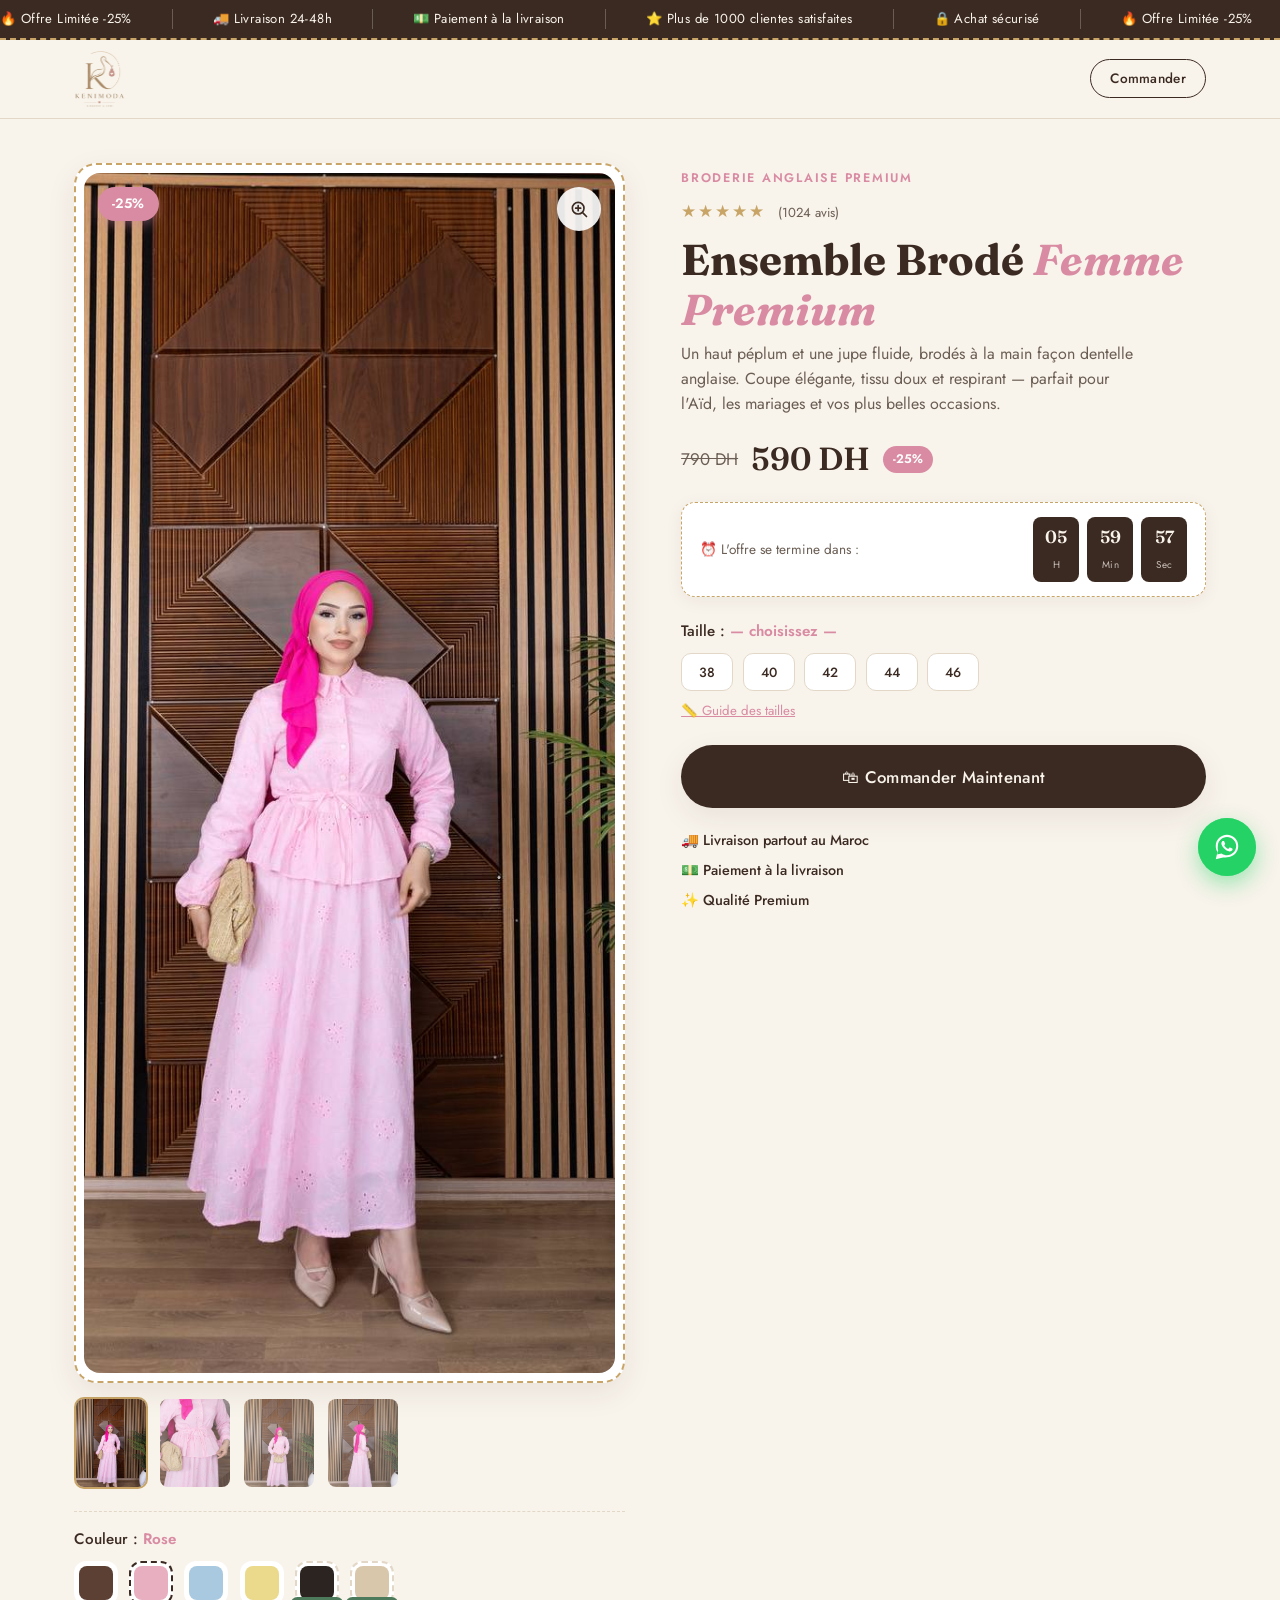
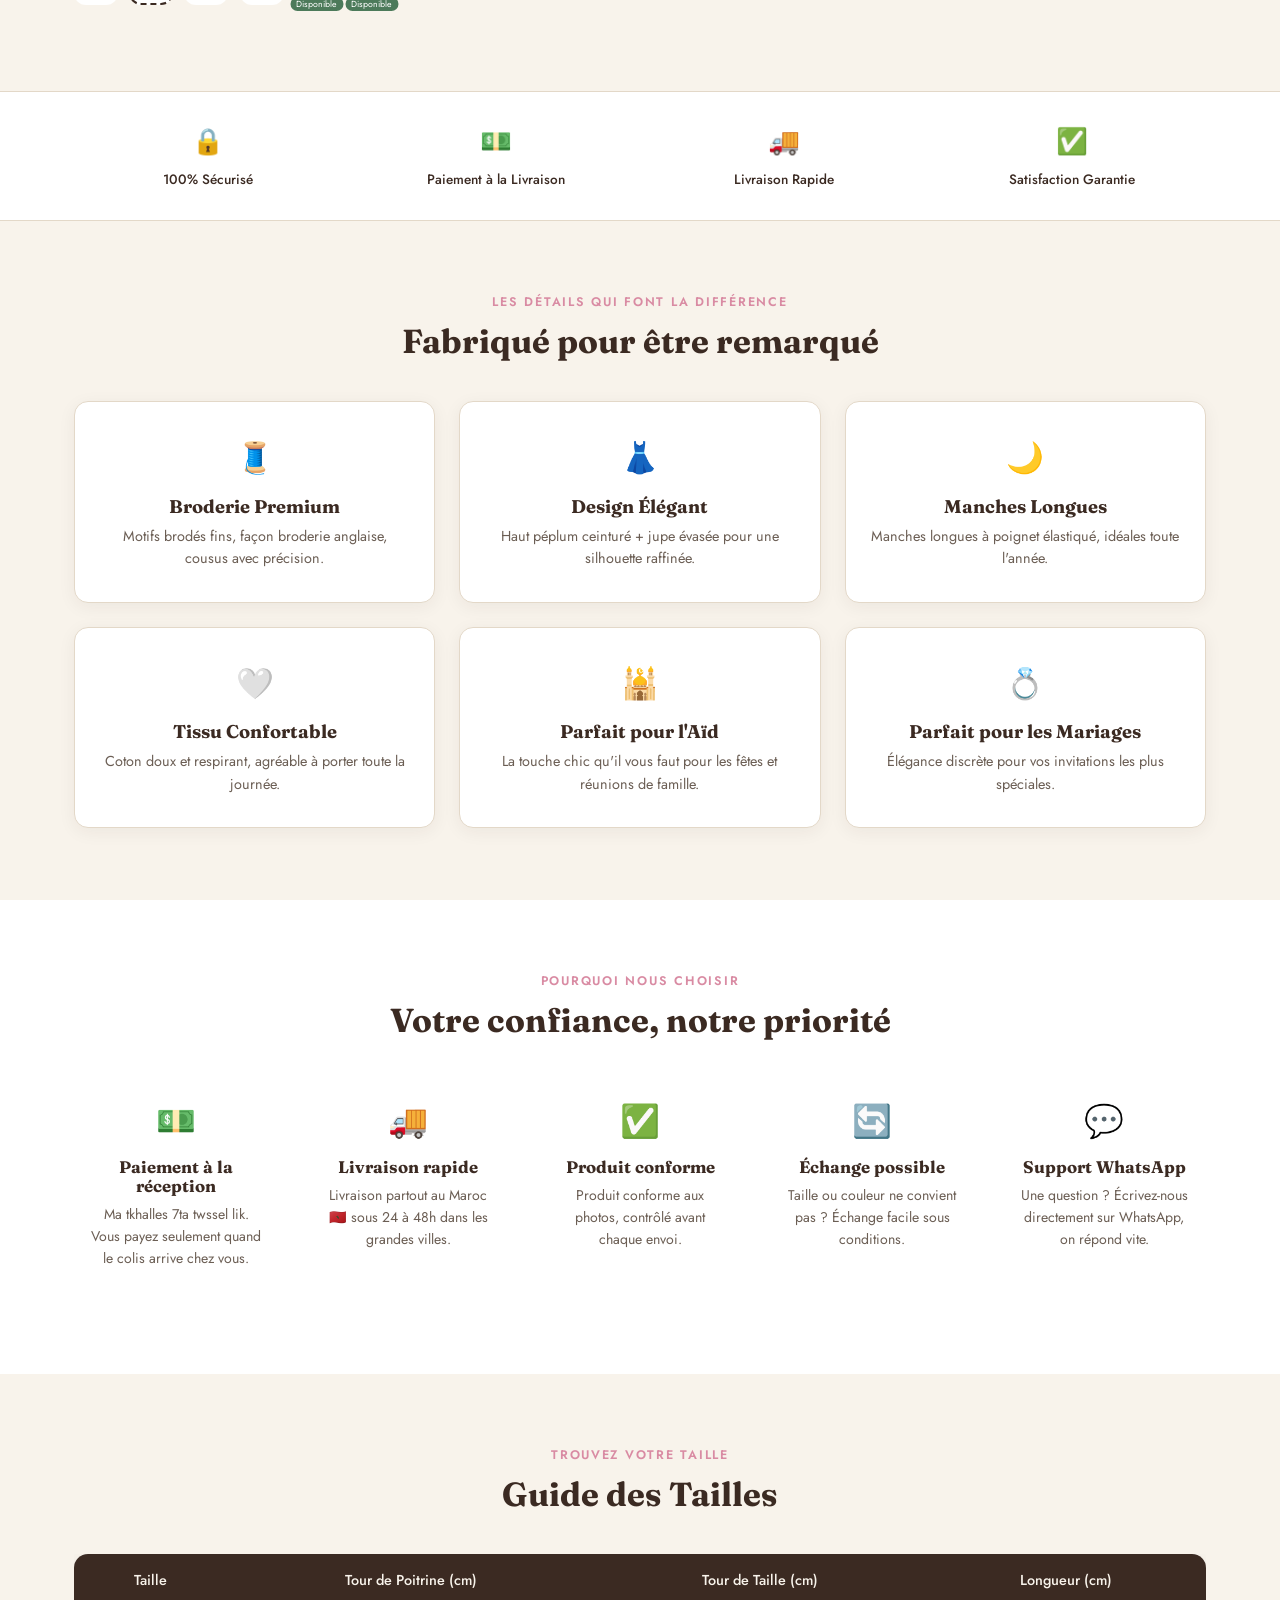
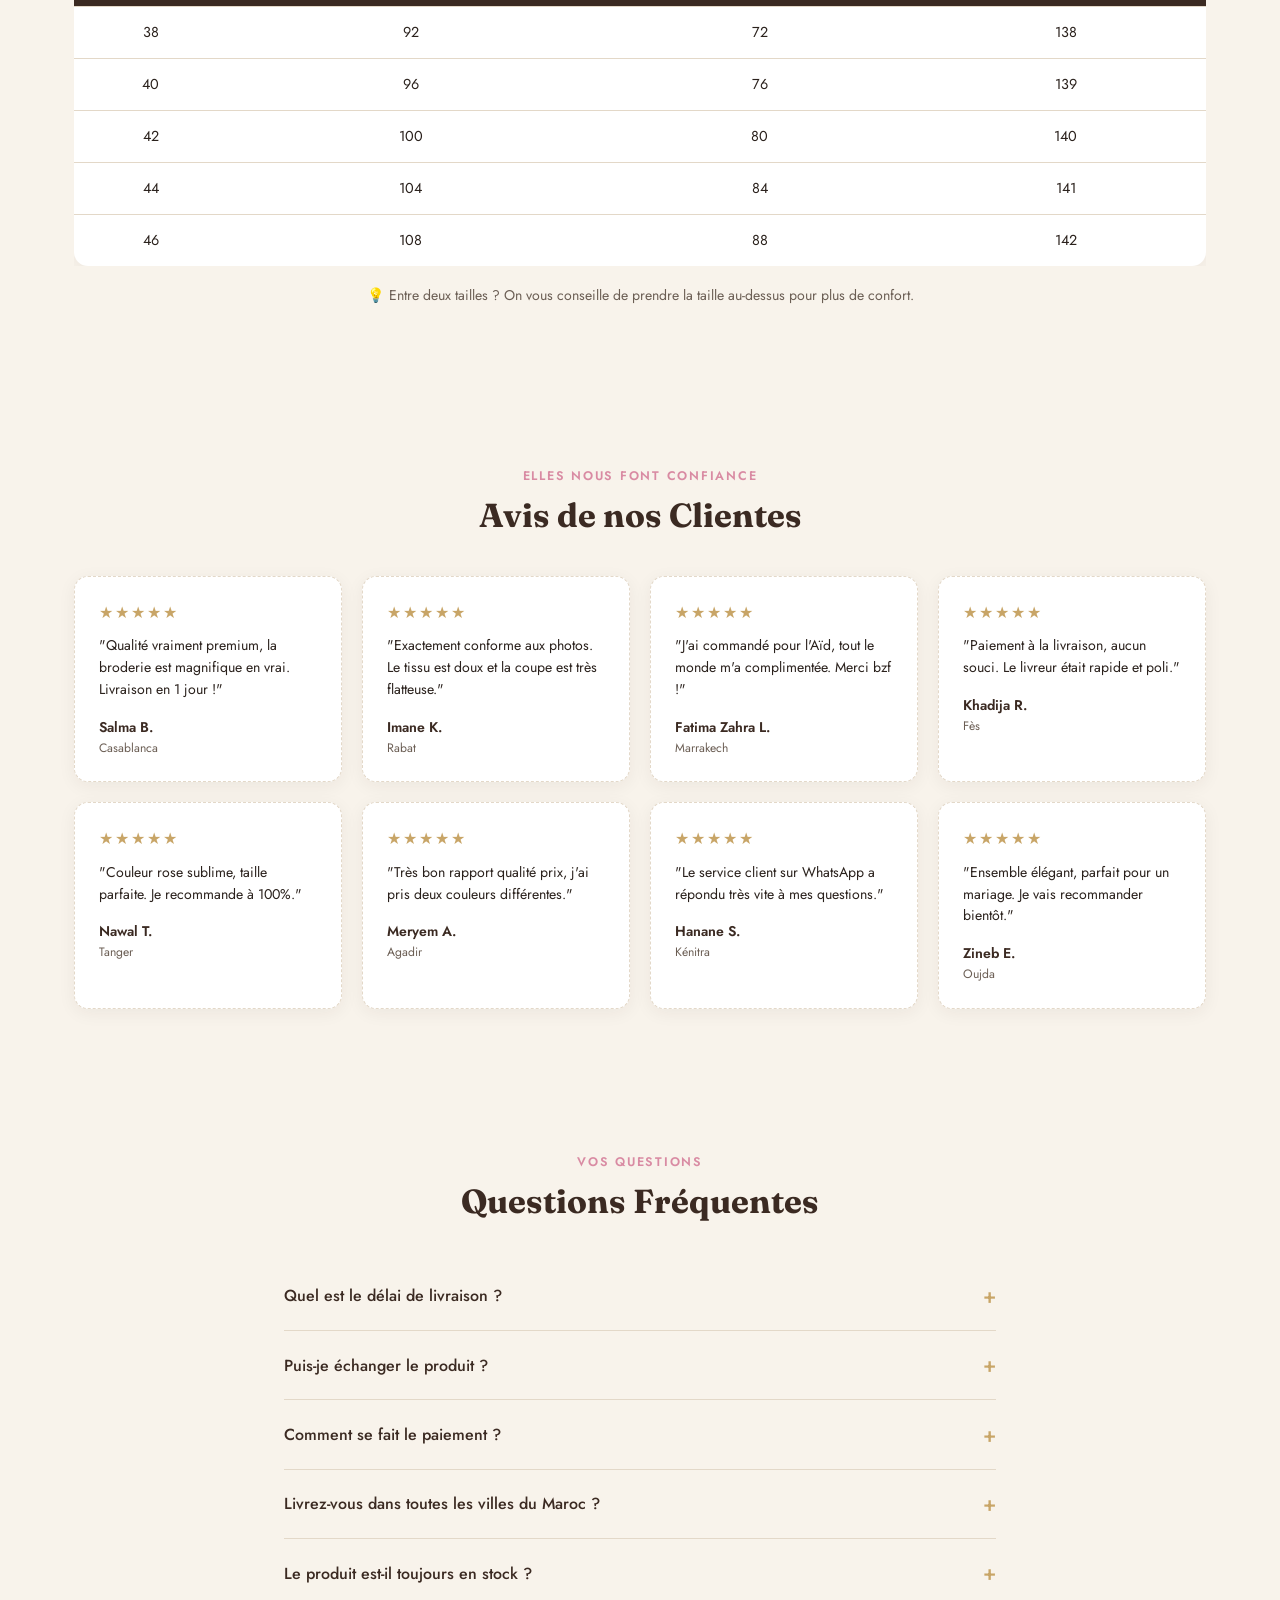
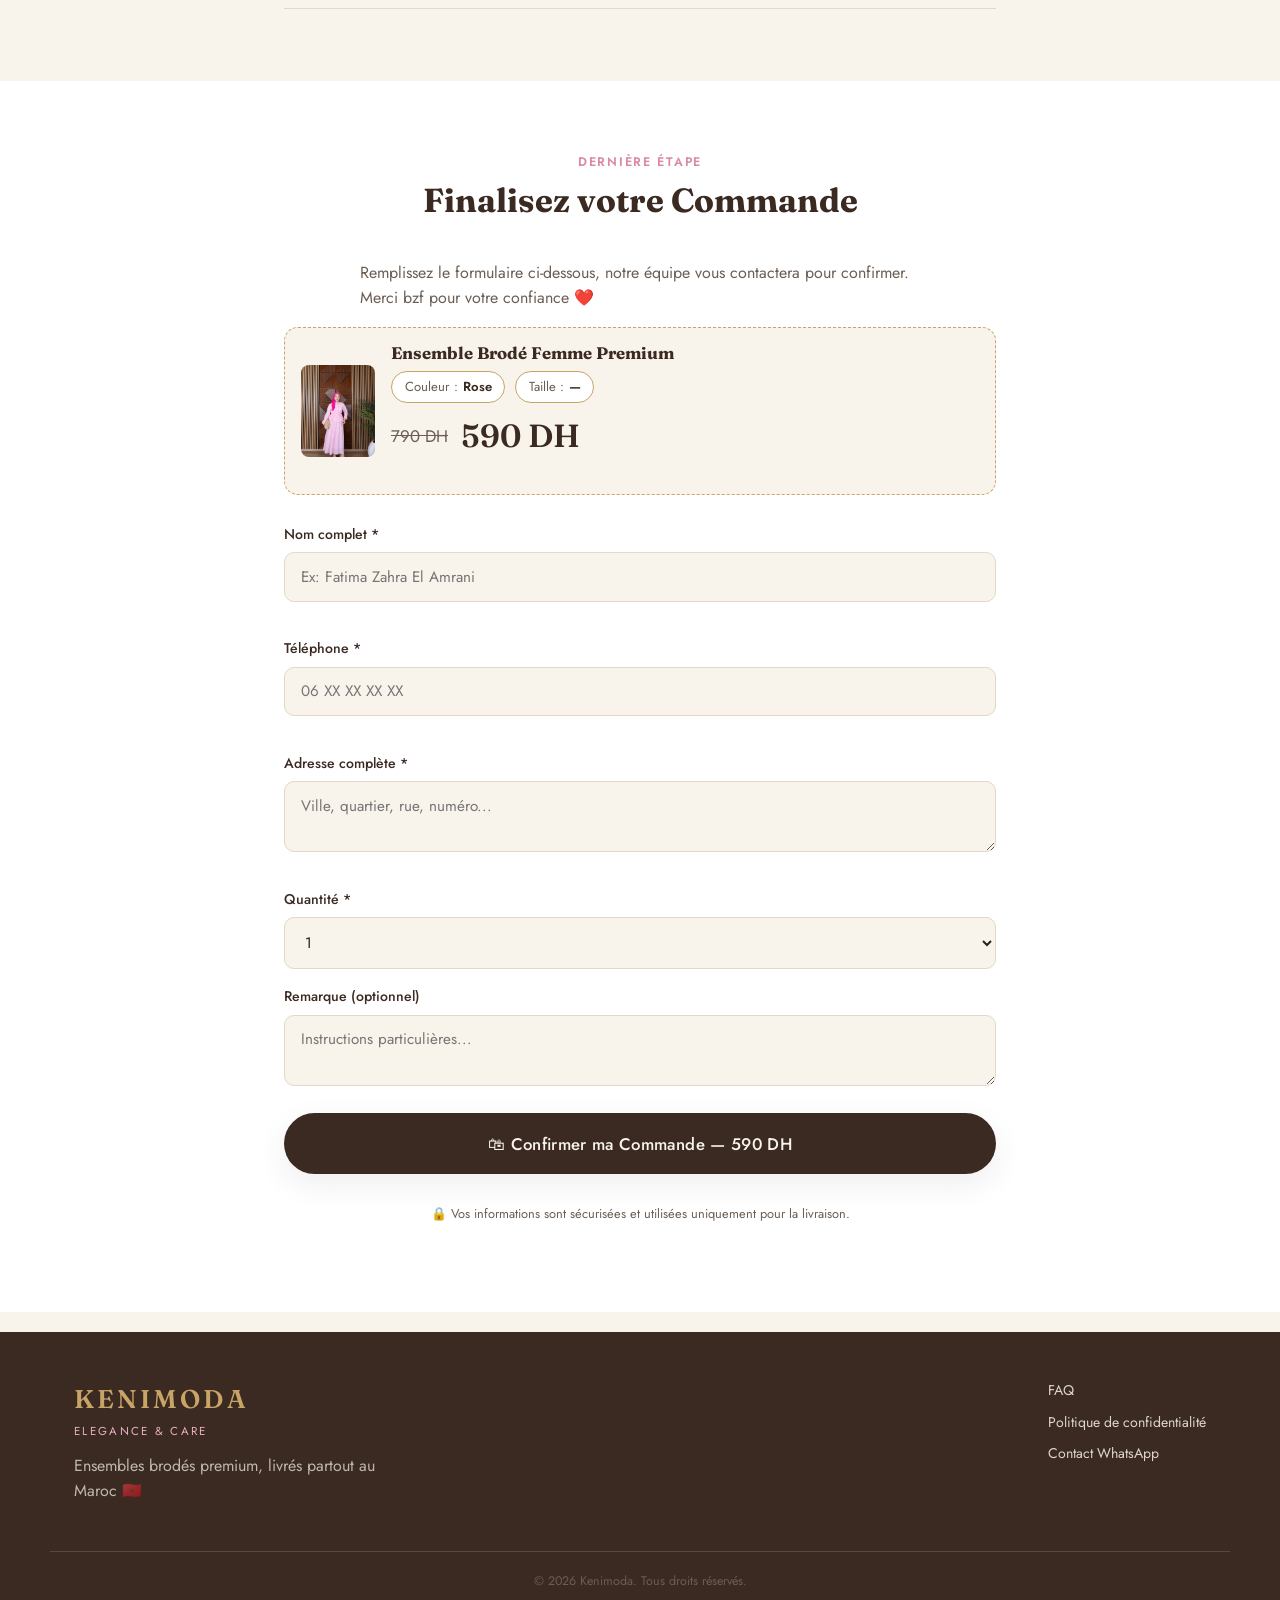
==== commit 4c69a62c: "Add files via upload" ====
--- a/brode/index.html
+++ b/brode/index.html
@@ -3,26 +3,45 @@
 <head>
 <meta charset="UTF-8">
 <meta name="viewport" content="width=device-width, initial-scale=1.0, maximum-scale=5.0">
-<title>Ensemble Brodé Femme Premium – 590 DH | Kenimoda</title>
+<title>Ensemble Brodé Femme Premium en Broderie Anglaise – 590 DH | Livraison &amp; Paiement à la Livraison au Maroc | Kenimoda</title>
 <link rel="icon" type="image/png" href="assets/images/logo-kenimoda.png">
-<meta name="description" content="Ensemble Brodé Femme Premium en broderie anglaise fine. 4 coloris disponibles. Paiement à la livraison partout au Maroc. -25% aujourd'hui, 590 DH au lieu de 790 DH.">
-<meta name="keywords" content="ensemble brodé femme, tenue broderie anglaise, ensemble femme maroc, paiement à la livraison, jupe et haut brodé">
-<meta name="robots" content="index, follow">
+<meta name="description" content="Ensemble Brodé Femme Premium en broderie anglaise fine ✨ 4 coloris disponibles (Rose, Bleu Ciel, Jaune, Marron), tailles 38 à 46. Paiement à la livraison partout au Maroc 🇲🇦, livraison 24-48h. Profitez de -25% aujourd'hui : 590 DH au lieu de 790 DH.">
+<meta name="keywords" content="ensemble brodé femme, tenue broderie anglaise, ensemble femme maroc, paiement à la livraison, jupe et haut brodé, ensemble Aïd, tenue mariage femme, Kenimoda">
+<meta name="author" content="Kenimoda">
+<meta name="robots" content="index, follow, max-image-preview:large, max-snippet:-1, max-video-preview:-1">
+<meta name="theme-color" content="#3B2A22">
 <link rel="canonical" href="https://ensemble-brode-premium.pages.dev/">
+
+<!-- Preconnect: speeds up the first connection to font & tracking origins -->
+<link rel="preconnect" href="https://fonts.googleapis.com">
+<link rel="preconnect" href="https://fonts.gstatic.com" crossorigin>
+<link rel="preconnect" href="https://www.googletagmanager.com">
+<link rel="preconnect" href="https://connect.facebook.net">
+
+<!-- Preload: the hero image is the Largest Contentful Paint (LCP) element -->
+<link rel="preload" as="image" href="assets/images/rose-1.jpg" fetchpriority="high">
+
+<link href="https://fonts.googleapis.com/css2?family=Fraunces:ital,opsz,wght@0,9..144,400;0,9..144,500;0,9..144,600;1,9..144,500&family=Jost:wght@300;400;500;600&display=swap" rel="stylesheet">
+<link rel="stylesheet" href="style.css">
 
 <!-- Open Graph -->
 <meta property="og:type" content="product">
-<meta property="og:title" content="Ensemble Brodé Femme Premium – 590 DH au lieu de 790 DH">
-<meta property="og:description" content="Broderie anglaise premium, 4 coloris, paiement à la livraison partout au Maroc 🇲🇦">
+<meta property="og:site_name" content="Kenimoda">
+<meta property="og:title" content="Ensemble Brodé Femme Premium -25% — 590 DH au lieu de 790 DH | Kenimoda">
+<meta property="og:description" content="Broderie anglaise premium, 4 coloris, tailles 38 à 46. Paiement à la livraison partout au Maroc 🇲🇦. Livraison rapide 24-48h.">
 <meta property="og:image" content="https://ensemble-brode-premium.pages.dev/assets/images/rose-1.jpg">
+<meta property="og:image:width" content="1200">
+<meta property="og:image:height" content="1600">
+<meta property="og:image:alt" content="Ensemble Brodé Femme Premium Kenimoda">
 <meta property="og:url" content="https://ensemble-brode-premium.pages.dev/">
 <meta property="og:locale" content="fr_MA">
 
 <!-- Twitter Card -->
 <meta name="twitter:card" content="summary_large_image">
-<meta name="twitter:title" content="Ensemble Brodé Femme Premium – 590 DH">
-<meta name="twitter:description" content="Broderie anglaise premium, paiement à la livraison partout au Maroc.">
+<meta name="twitter:title" content="Ensemble Brodé Femme Premium -25% — 590 DH | Kenimoda">
+<meta name="twitter:description" content="Broderie anglaise premium, paiement à la livraison partout au Maroc 🇲🇦.">
 <meta name="twitter:image" content="https://ensemble-brode-premium.pages.dev/assets/images/rose-1.jpg">
+<meta name="twitter:image:alt" content="Ensemble Brodé Femme Premium Kenimoda">
 
 <!-- JSON-LD Product Schema -->
 <script type="application/ld+json">
@@ -30,14 +49,17 @@
   "@context": "https://schema.org/",
   "@type": "Product",
   "name": "Ensemble Brodé Femme Premium",
+  "sku": "KENIMODA-EBF-PREMIUM",
   "image": [
     "https://ensemble-brode-premium.pages.dev/assets/images/rose-1.jpg",
     "https://ensemble-brode-premium.pages.dev/assets/images/bleu-1.jpg",
     "https://ensemble-brode-premium.pages.dev/assets/images/jaune-1.jpg",
     "https://ensemble-brode-premium.pages.dev/assets/images/marron-2.jpg"
   ],
-  "description": "Ensemble deux pièces en broderie anglaise premium pour femme, disponible en 6 coloris et tailles 38 à 46. Paiement à la livraison partout au Maroc.",
+  "description": "Ensemble deux pièces en broderie anglaise premium pour femme, disponible en 6 coloris (Marron, Rose, Bleu Ciel, Jaune, Noir, Beige) et tailles 38 à 46. Paiement à la livraison partout au Maroc.",
   "brand": { "@type": "Brand", "name": "Kenimoda" },
+  "category": "Vêtements femme",
+  "material": "Coton brodé (broderie anglaise)",
   "offers": {
     "@type": "Offer",
     "url": "https://ensemble-brode-premium.pages.dev/",
@@ -45,23 +67,74 @@
     "price": "590",
     "priceValidUntil": "2026-12-31",
     "availability": "https://schema.org/InStock",
-    "itemCondition": "https://schema.org/NewCondition"
+    "itemCondition": "https://schema.org/NewCondition",
+    "hasMerchantReturnPolicy": {
+      "@type": "MerchantReturnPolicy",
+      "returnPolicyCategory": "https://schema.org/MerchantReturnFiniteReturnWindow",
+      "merchantReturnDays": 7,
+      "returnMethod": "https://schema.org/ReturnByMail",
+      "returnFees": "https://schema.org/FreeReturn"
+    },
+    "shippingDetails": {
+      "@type": "OfferShippingDetails",
+      "shippingRate": { "@type": "MonetaryAmount", "value": "0", "currency": "MAD" },
+      "shippingDestination": { "@type": "DefinedRegion", "addressCountry": "MA" },
+      "deliveryTime": {
+        "@type": "ShippingDeliveryTime",
+        "handlingTime": { "@type": "QuantitativeValue", "minValue": 0, "maxValue": 1, "unitCode": "DAY" },
+        "transitTime": { "@type": "QuantitativeValue", "minValue": 1, "maxValue": 2, "unitCode": "DAY" }
+      }
+    }
   },
   "aggregateRating": {
     "@type": "AggregateRating",
     "ratingValue": "4.9",
-    "reviewCount": "1024"
+    "reviewCount": "1024",
+    "bestRating": "5"
   }
 }
 </script>
 
-<link rel="preconnect" href="https://fonts.googleapis.com">
-<link rel="preconnect" href="https://fonts.gstatic.com" crossorigin>
-<link href="https://fonts.googleapis.com/css2?family=Fraunces:ital,opsz,wght@0,9..144,400;0,9..144,500;0,9..144,600;1,9..144,500&family=Jost:wght@300;400;500;600&display=swap" rel="stylesheet">
-
-<link rel="stylesheet" href="style.css">
+<!-- ======================================================
+     GOOGLE ANALYTICS 4 (GA4)
+     Paste your GA4 snippet below (the gtag.js script tag +
+     the config block with your Measurement ID, e.g. G-XXXXXXX).
+     Get it from: Google Analytics > Admin > Data Streams
+====================================================== -->
+<!-- Google Analytics Start -->
+<!-- Paste Google Analytics (GA4) Code Here -->
+<!-- Google Analytics End -->
+
+<!-- ======================================================
+     META (FACEBOOK) PIXEL
+     Paste your Meta Pixel base code below (the one starting
+     with <script>!function(f,b,e,v,n,t,s)...</script>).
+     Get it from: Meta Events Manager > Data Sources > Your Pixel > Setup
+====================================================== -->
+<!-- Meta Pixel Start -->
+<!-- Paste Pixel Here -->
+<!-- Meta Pixel End -->
+
+<!-- Google Tag Manager -->
+<script>(function(w,d,s,l,i){w[l]=w[l]||[];w[l].push({'gtm.start':
+new Date().getTime(),event:'gtm.js'});var f=d.getElementsByTagName(s)[0],
+j=d.createElement(s),dl=l!='dataLayer'?'&l='+l:'';j.async=true;j.src=
+'https://www.googletagmanager.com/gtm.js?id='+i+dl;f.parentNode.insertBefore(j,f);
+})(window,document,'script','dataLayer','GTM-TNPN5NLX');</script>
+<!-- End Google Tag Manager -->
+
 </head>
 <body>
+
+<!-- Google Tag Manager (noscript) -->
+<noscript><iframe src="https://www.googletagmanager.com/ns.html?id=GTM-TNPN5NLX"
+height="0" width="0" style="display:none;visibility:hidden"></iframe></noscript>
+<!-- End Google Tag Manager (noscript) -->
+
+<!-- ============ PAGE LOADER ============ -->
+<div class="page-loader" id="pageLoader" aria-hidden="true">
+  <div class="loader-spinner"></div>
+</div>
 
 <!-- ============ PROMO BAR ============ -->
 <div class="promo-bar" aria-label="Offres et garanties">
@@ -83,7 +156,7 @@
 <header class="site-header">
   <div class="container header-inner">
     <a href="#top" class="logo-link" aria-label="Kenimoda - Accueil">
-      <img src="assets/images/logo-kenimoda.png" alt="Kenimoda - Elegance & Care" class="logo-img">
+      <img src="assets/images/logo-kenimoda.png" alt="Kenimoda - Elegance & Care" class="logo-img" width="164" height="184" decoding="async">
     </a>
     <a href="#commander" class="btn btn-ghost header-cta">Commander</a>
   </div>
@@ -99,14 +172,14 @@
         <button class="zoom-btn" id="zoomBtn" aria-label="Zoomer l'image">
           <svg width="20" height="20" viewBox="0 0 24 24" fill="none"><circle cx="11" cy="11" r="7" stroke="currentColor" stroke-width="2"/><path d="M21 21l-4.35-4.35" stroke="currentColor" stroke-width="2" stroke-linecap="round"/><path d="M11 8v6M8 11h6" stroke="currentColor" stroke-width="2" stroke-linecap="round"/></svg>
         </button>
-        <img id="mainImage" src="assets/images/rose-1.jpg" alt="Ensemble Brodé Femme Premium coloris Rose" class="main-image" loading="eager">
-      </div>
-      <div class="thumb-row" id="thumbRow" aria-label="Galerie miniature"></div>
+        <img id="mainImage" src="assets/images/rose-1.jpg" alt="Ensemble Brodé Femme Premium coloris Rose, broderie anglaise, vue de face" class="main-image" width="900" height="1200" loading="eager" fetchpriority="high" decoding="async">
+      </div>
+      <div class="thumb-row" id="thumbRow" role="list" aria-label="Galerie de miniatures du produit"></div>
       <p class="swipe-hint">← Glissez pour voir plus de photos →</p>
 
       <div class="option-group gallery-colors">
-        <label>Couleur : <span id="selectedColorLabel" class="selected-value">Rose</span></label>
-        <div class="swatch-row" id="colorSwatches"></div>
+        <label id="colorGroupLabel">Couleur : <span id="selectedColorLabel" class="selected-value">Rose</span></label>
+        <div class="swatch-row" id="colorSwatches" role="group" aria-labelledby="colorGroupLabel"></div>
         <p class="no-photo-note" id="noPhotoNote" hidden>Photo non disponible pour cette couleur, mais elle est disponible en stock.</p>
       </div>
     </div>
@@ -123,7 +196,7 @@
         <span class="price-badge">-25%</span>
       </div>
 
-      <div class="countdown-mini" id="countdownMini">
+      <div class="countdown-mini" id="countdownMini" role="timer" aria-live="off" aria-label="Compte à rebours de l'offre limitée">
         <span>⏰ L'offre se termine dans :</span>
         <div class="countdown-timer">
           <div class="cd-box"><span id="cd-h">00</span><small>H</small></div>
@@ -134,9 +207,9 @@
 
       <!-- Size Selector -->
       <div class="option-group">
-        <label>Taille : <span id="selectedSizeLabel" class="selected-value">— choisissez —</span></label>
-        <div class="size-row" id="sizeSwatches"></div>
-        <button type="button" class="size-guide-link" id="openSizeGuide">📏 Guide des tailles</button>
+        <label id="sizeGroupLabel">Taille : <span id="selectedSizeLabel" class="selected-value">— choisissez —</span></label>
+        <div class="size-row" id="sizeSwatches" role="group" aria-labelledby="sizeGroupLabel"></div>
+        <button type="button" class="size-guide-link" id="openSizeGuide" aria-haspopup="dialog">📏 Guide des tailles</button>
       </div>
 
       <a href="#commander" class="btn btn-primary btn-large" id="heroCta">🛍 Commander Maintenant</a>
@@ -273,24 +346,24 @@
       <h2 class="section-title center">Questions Fréquentes</h2>
       <div class="accordion" id="accordion">
         <div class="acc-item">
-          <button class="acc-trigger">Quel est le délai de livraison ? <span>+</span></button>
-          <div class="acc-panel"><p>La livraison prend généralement 24 à 48h dans les grandes villes, et 2 à 4 jours dans les zones plus éloignées.</p></div>
+          <button class="acc-trigger" aria-expanded="false" aria-controls="faq-panel-1" id="faq-btn-1">Quel est le délai de livraison ? <span aria-hidden="true">+</span></button>
+          <div class="acc-panel" id="faq-panel-1" role="region" aria-labelledby="faq-btn-1"><p>La livraison prend généralement 24 à 48h dans les grandes villes, et 2 à 4 jours dans les zones plus éloignées.</p></div>
         </div>
         <div class="acc-item">
-          <button class="acc-trigger">Puis-je échanger le produit ? <span>+</span></button>
-          <div class="acc-panel"><p>Oui, l'échange de taille ou de couleur est possible dans les 7 jours suivant la réception, sous réserve que le produit soit intact.</p></div>
+          <button class="acc-trigger" aria-expanded="false" aria-controls="faq-panel-2" id="faq-btn-2">Puis-je échanger le produit ? <span aria-hidden="true">+</span></button>
+          <div class="acc-panel" id="faq-panel-2" role="region" aria-labelledby="faq-btn-2"><p>Oui, l'échange de taille ou de couleur est possible dans les 7 jours suivant la réception, sous réserve que le produit soit intact.</p></div>
         </div>
         <div class="acc-item">
-          <button class="acc-trigger">Comment se fait le paiement ? <span>+</span></button>
-          <div class="acc-panel"><p>Le paiement se fait uniquement à la livraison, en espèces directement au livreur. Ma tkhalles 7ta twssel lik.</p></div>
+          <button class="acc-trigger" aria-expanded="false" aria-controls="faq-panel-3" id="faq-btn-3">Comment se fait le paiement ? <span aria-hidden="true">+</span></button>
+          <div class="acc-panel" id="faq-panel-3" role="region" aria-labelledby="faq-btn-3"><p>Le paiement se fait uniquement à la livraison, en espèces directement au livreur. Ma tkhalles 7ta twssel lik.</p></div>
         </div>
         <div class="acc-item">
-          <button class="acc-trigger">Livrez-vous dans toutes les villes du Maroc ? <span>+</span></button>
-          <div class="acc-panel"><p>Oui, nous livrons dans toutes les villes et régions du Maroc 🇲🇦, y compris les zones rurales.</p></div>
+          <button class="acc-trigger" aria-expanded="false" aria-controls="faq-panel-4" id="faq-btn-4">Livrez-vous dans toutes les villes du Maroc ? <span aria-hidden="true">+</span></button>
+          <div class="acc-panel" id="faq-panel-4" role="region" aria-labelledby="faq-btn-4"><p>Oui, nous livrons dans toutes les villes et régions du Maroc 🇲🇦, y compris les zones rurales.</p></div>
         </div>
         <div class="acc-item">
-          <button class="acc-trigger">Le produit est-il toujours en stock ? <span>+</span></button>
-          <div class="acc-panel"><p>Le stock est mis à jour en temps réel. Si une couleur ou taille n'est pas disponible, notre équipe vous contactera pour vous proposer une alternative.</p></div>
+          <button class="acc-trigger" aria-expanded="false" aria-controls="faq-panel-5" id="faq-btn-5">Le produit est-il toujours en stock ? <span aria-hidden="true">+</span></button>
+          <div class="acc-panel" id="faq-panel-5" role="region" aria-labelledby="faq-btn-5"><p>Le stock est mis à jour en temps réel. Si une couleur ou taille n'est pas disponible, notre équipe vous contactera pour vous proposer une alternative.</p></div>
         </div>
       </div>
     </div>
@@ -304,7 +377,7 @@
       <p class="order-sub center">Remplissez le formulaire ci-dessous, notre équipe vous contactera pour confirmer. Merci bzf pour votre confiance ❤️</p>
 
       <div class="order-summary">
-        <img id="summaryImg" src="assets/images/rose-1.jpg" alt="Aperçu produit choisi" loading="lazy">
+        <img id="summaryImg" src="assets/images/rose-1.jpg" alt="Aperçu de l'ensemble brodé choisi" width="74" height="92" loading="lazy" decoding="async">
         <div>
           <h3>Ensemble Brodé Femme Premium</h3>
           <div class="summary-chips">
@@ -318,28 +391,30 @@
         </div>
       </div>
 
-      <form id="orderForm" class="order-form" action="https://formspree.io/f/mwvzjgqe" method="POST" novalidate>
+      <form id="orderForm" class="order-form" action="https://formspree.io/f/mwvzjgqe" method="POST" novalidate aria-label="Formulaire de commande">
         <input type="hidden" name="Produit" value="Ensemble Brodé Femme Premium">
         <input type="hidden" name="Prix" id="hiddenPrice" value="590 DH">
         <input type="hidden" name="Couleur" id="hiddenColor" value="Rose">
         <input type="hidden" name="Taille" id="hiddenSize" value="">
+        <!-- Honeypot spam trap: invisible to humans, bots often fill it in -->
+        <input type="text" name="_gotcha" tabindex="-1" autocomplete="off" class="honeypot" aria-hidden="true">
 
         <div class="form-row">
           <label for="fullname">Nom complet *</label>
-          <input type="text" id="fullname" name="Nom complet" required placeholder="Ex: Fatima Zahra El Amrani">
-          <span class="err-msg"></span>
+          <input type="text" id="fullname" name="Nom complet" required autocomplete="name" aria-required="true" placeholder="Ex: Fatima Zahra El Amrani">
+          <span class="err-msg" role="alert"></span>
         </div>
 
         <div class="form-row">
           <label for="phone">Téléphone *</label>
-          <input type="tel" id="phone" name="Téléphone" required placeholder="06 XX XX XX XX">
-          <span class="err-msg"></span>
+          <input type="tel" id="phone" name="Téléphone" required autocomplete="tel" inputmode="tel" aria-required="true" placeholder="06 XX XX XX XX">
+          <span class="err-msg" role="alert"></span>
         </div>
 
         <div class="form-row">
           <label for="address">Adresse complète *</label>
-          <textarea id="address" name="Adresse" rows="2" required placeholder="Ville, quartier, rue, numéro..."></textarea>
-          <span class="err-msg"></span>
+          <textarea id="address" name="Adresse" rows="2" required autocomplete="street-address" aria-required="true" placeholder="Ville, quartier, rue, numéro..."></textarea>
+          <span class="err-msg" role="alert"></span>
         </div>
 
         <div class="form-row">
@@ -359,13 +434,16 @@
 
         <button type="submit" class="btn btn-primary btn-large btn-submit">
           <span class="btn-text">🛍 Confirmer ma Commande — 590 DH</span>
-          <span class="btn-loader" hidden></span>
+          <span class="btn-loader" hidden aria-hidden="true"></span>
         </button>
+        <p class="form-error" id="formError" role="alert" hidden>⚠️ Une erreur est survenue. Merci de réessayer ou de nous contacter sur WhatsApp.</p>
         <p class="form-security">🔒 Vos informations sont sécurisées et utilisées uniquement pour la livraison.</p>
       </form>
 
-      <div class="success-message" id="successMessage" hidden>
-        <div class="success-icon">✔</div>
+      <div class="success-message" id="successMessage" hidden role="status" aria-live="polite">
+        <div class="success-icon">
+          <svg viewBox="0 0 52 52" width="30" height="30" aria-hidden="true"><circle class="success-circle" cx="26" cy="26" r="24" fill="none"/><path class="success-check" fill="none" d="M14 27l7 7 17-17"/></svg>
+        </div>
         <h3>Merci pour votre commande !</h3>
         <p>Votre commande a bien été reçue. Notre équipe vous contactera très vite pour confirmer la livraison. Merci bzf pour votre confiance ❤️</p>
       </div>
@@ -385,7 +463,7 @@
     <div class="footer-links">
       <a href="#faq">FAQ</a>
       <a href="#privacy" id="privacyLink">Politique de confidentialité</a>
-      <a href="https://wa.me/212612449474" target="_blank" rel="noopener">Contact WhatsApp</a>
+      <a href="https://wa.me/212612449474" target="_blank" rel="noopener noreferrer">Contact WhatsApp</a>
     </div>
   </div>
   <div class="container footer-bottom">
@@ -394,9 +472,20 @@
 </footer>
 
 <!-- ============ FLOATING WHATSAPP ============ -->
-<a class="whatsapp-float" href="https://wa.me/212612449474?text=Bonjour%2C%20je%20souhaite%20commander%20Ensemble%20Brod%C3%A9%20Femme%20Premium%20%C3%A0%20590%20DH." target="_blank" rel="noopener" aria-label="Contacter sur WhatsApp">
+<a class="whatsapp-float" href="https://wa.me/212612449474?text=Bonjour%2C%20je%20souhaite%20commander%20Ensemble%20Brod%C3%A9%20Femme%20Premium%20%C3%A0%20590%20DH." target="_blank" rel="noopener noreferrer" aria-label="Contacter Kenimoda sur WhatsApp (nouvel onglet)">
   <svg viewBox="0 0 32 32" width="30" height="30" fill="white"><path d="M16.001 3C9.373 3 4 8.373 4 15c0 2.36.688 4.56 1.875 6.406L4 29l7.781-1.828A11.93 11.93 0 0 0 16.001 27C22.63 27 28 21.627 28 15S22.63 3 16.001 3zm0 21.8c-2.008 0-3.885-.588-5.463-1.6l-.392-.238-4.617 1.084 1.108-4.5-.256-.4A9.76 9.76 0 0 1 6.2 15c0-5.412 4.389-9.8 9.801-9.8 5.411 0 9.8 4.388 9.8 9.8 0 5.412-4.389 9.8-9.8 9.8zm5.362-7.336c-.294-.147-1.74-.858-2.01-.956-.27-.098-.467-.147-.663.147-.196.294-.76.956-.932 1.152-.171.196-.343.22-.637.073-.294-.147-1.24-.457-2.362-1.457-.873-.779-1.463-1.741-1.635-2.035-.171-.294-.018-.453.129-.6.132-.132.294-.343.44-.514.147-.171.196-.294.294-.49.098-.196.049-.367-.024-.514-.073-.147-.663-1.597-.908-2.188-.239-.573-.482-.495-.663-.504l-.564-.01c-.196 0-.514.073-.784.367-.27.294-1.03 1.006-1.03 2.455 0 1.449 1.055 2.85 1.202 3.046.147.196 2.077 3.17 5.032 4.445.703.303 1.252.484 1.68.62.706.225 1.348.193 1.856.117.566-.084 1.74-.712 1.985-1.4.245-.688.245-1.278.171-1.4-.073-.122-.269-.196-.563-.343z"/></svg>
 </a>
+
+<!-- ============ SOCIAL PROOF POPUP ============ -->
+<div class="social-proof-popup" id="socialProofPopup" role="status" aria-live="polite">
+  <span class="sp-icon">🛍️</span>
+  <span class="sp-text" id="socialProofText"></span>
+</div>
+
+<!-- ============ BACK TO TOP ============ -->
+<button type="button" class="back-to-top" id="backToTop" aria-label="Retourner en haut de la page">
+  <svg width="18" height="18" viewBox="0 0 24 24" fill="none" aria-hidden="true"><path d="M12 19V5M5 12l7-7 7 7" stroke="currentColor" stroke-width="2.4" stroke-linecap="round" stroke-linejoin="round"/></svg>
+</button>
 
 <!-- ============ STICKY MOBILE CTA ============ -->
 <div class="sticky-cta" id="stickyCta">
@@ -408,10 +497,10 @@
 </div>
 
 <!-- ============ SIZE GUIDE MODAL ============ -->
-<div class="modal-overlay" id="sizeModal" hidden>
+<div class="modal-overlay" id="sizeModal" hidden role="dialog" aria-modal="true" aria-labelledby="sizeModalTitle">
   <div class="modal-box">
-    <button class="modal-close" id="closeSizeModal" aria-label="Fermer">✕</button>
-    <h3>Guide des Tailles</h3>
+    <button class="modal-close" id="closeSizeModal" aria-label="Fermer le guide des tailles">✕</button>
+    <h3 id="sizeModalTitle">Guide des Tailles</h3>
     <table class="size-table">
       <thead><tr><th>Taille</th><th>Poitrine</th><th>Taille</th><th>Longueur</th></tr></thead>
       <tbody>
@@ -426,13 +515,13 @@
 </div>
 
 <!-- ============ IMAGE ZOOM MODAL ============ -->
-<div class="modal-overlay" id="zoomModal" hidden>
+<div class="modal-overlay" id="zoomModal" hidden role="dialog" aria-modal="true" aria-label="Aperçu agrandi de l'image produit">
   <div class="zoom-box">
-    <button class="modal-close" id="closeZoomModal" aria-label="Fermer">✕</button>
-    <img id="zoomImage" src="assets/images/rose-1.jpg" alt="Zoom produit">
+    <button class="modal-close" id="closeZoomModal" aria-label="Fermer l'aperçu">✕</button>
+    <img id="zoomImage" src="assets/images/rose-1.jpg" alt="Aperçu agrandi de l'ensemble brodé" decoding="async">
   </div>
 </div>
 
-<script src="script.js"></script>
+<script src="script.js" defer></script>
 </body>
 </html>
--- a/brode/style.css
+++ b/brode/style.css
@@ -54,6 +54,26 @@
   *{animation-duration:.001ms !important;animation-iteration-count:1 !important;transition-duration:.001ms !important;scroll-behavior:auto !important;}
 }
 
+/* ============ PAGE LOADER (brief overlay while first paint settles) ============ */
+.page-loader{
+  position:fixed;inset:0;z-index:200;background:var(--ecru);
+  display:flex;align-items:center;justify-content:center;
+  transition:opacity .4s ease, visibility .4s ease;
+}
+.page-loader.is-hidden{opacity:0;visibility:hidden;pointer-events:none;}
+.loader-spinner{
+  width:42px;height:42px;border-radius:50%;
+  border:3px solid var(--border-soft);border-top-color:var(--espresso);
+  animation:spin .8s linear infinite;
+}
+@keyframes spin{to{transform:rotate(360deg);}}
+
+/* ============ HONEYPOT (invisible spam trap, never shown to real visitors) ============ */
+.honeypot{
+  position:absolute !important;left:-9999px !important;width:1px;height:1px;
+  opacity:0;overflow:hidden;
+}
+
 /* ============ PROMO BAR (stitched ticker) ============ */
 .promo-bar{
   background:var(--espresso);
@@ -131,11 +151,12 @@
 }
 .zoom-btn{
   position:absolute;top:22px;right:22px;z-index:5;
-  width:42px;height:42px;border-radius:50%;border:none;
+  width:44px;height:44px;border-radius:50%;border:none;
   background:rgba(255,255,255,.9);color:var(--espresso);
   display:flex;align-items:center;justify-content:center;
-  box-shadow:var(--shadow-card);
-}
+  box-shadow:var(--shadow-card);transition:transform .2s ease;
+}
+.zoom-btn:hover{transform:scale(1.08);}
 .thumb-row{
   display:flex;gap:10px;margin-top:14px;overflow-x:auto;padding-bottom:6px;
   scroll-snap-type:x mandatory;
@@ -317,17 +338,40 @@
 .form-row input:focus,.form-row select:focus,.form-row textarea:focus{border-color:var(--or);outline:none;}
 .form-row input.invalid,.form-row textarea.invalid{border-color:var(--error);}
 .err-msg{font-size:.78rem;color:var(--error);min-height:1em;}
-.btn-submit{margin-top:.6rem;}
+.btn-submit{margin-top:.6rem;position:relative;}
+.btn-submit:disabled{opacity:.75;cursor:not-allowed;transform:none !important;}
+.btn-loader{
+  width:20px;height:20px;border-radius:50%;
+  border:2.5px solid rgba(248,243,235,.4);border-top-color:var(--ecru);
+  animation:spin .7s linear infinite;
+}
+.form-error{
+  text-align:center;font-size:.85rem;font-weight:500;color:var(--error);
+  background:rgba(181,71,59,.08);border:1px solid rgba(181,71,59,.25);
+  border-radius:10px;padding:.7rem 1rem;margin-top:.8rem;
+}
 .form-security{text-align:center;font-size:.8rem;margin-top:.8rem;}
 
 .success-message{
   text-align:center;padding:2.5rem 1.5rem;background:var(--ecru);
   border-radius:var(--radius-lg);border:2px dashed var(--success);margin-top:1rem;
+  animation:successPop .5s ease;
+}
+@keyframes successPop{
+  0%{opacity:0;transform:scale(.9) translateY(10px);}
+  100%{opacity:1;transform:scale(1) translateY(0);}
 }
 .success-icon{
   width:56px;height:56px;border-radius:50%;background:var(--success);color:#fff;
-  display:flex;align-items:center;justify-content:center;font-size:1.6rem;margin:0 auto 1rem;
-}
+  display:flex;align-items:center;justify-content:center;margin:0 auto 1rem;
+}
+.success-circle{stroke:#fff;stroke-width:2;opacity:.35;}
+.success-check{
+  stroke:#fff;stroke-width:4;stroke-linecap:round;stroke-linejoin:round;
+  stroke-dasharray:36;stroke-dashoffset:36;
+  animation:drawCheck .5s ease .15s forwards;
+}
+@keyframes drawCheck{to{stroke-dashoffset:0;}}
 
 /* ============ FOOTER ============ */
 .site-footer{background:var(--espresso);color:var(--ecru);padding:48px 0 0;margin-top:20px;}
@@ -354,10 +398,46 @@
   box-shadow:0 8px 22px rgba(37,211,102,.45);
   animation:pulseWA 2.4s ease-in-out infinite;
 }
+.whatsapp-float::before{
+  content:"";position:absolute;inset:0;border-radius:50%;
+  background:#25D366;opacity:.6;
+  animation:pulseRing 2.4s ease-out infinite;
+  z-index:-1;
+}
 @keyframes pulseWA{
   0%,100%{transform:scale(1);}
   50%{transform:scale(1.08);}
 }
+@keyframes pulseRing{
+  0%{transform:scale(1);opacity:.5;}
+  100%{transform:scale(1.8);opacity:0;}
+}
+
+/* ============ SOCIAL PROOF POPUP ============ */
+.social-proof-popup{
+  position:fixed;left:20px;bottom:24px;z-index:49;max-width:290px;
+  display:flex;align-items:center;gap:.6rem;
+  background:var(--ivoire);border:1px solid var(--border-soft);border-radius:100px;
+  padding:.7rem 1.1rem;box-shadow:var(--shadow-soft);
+  transform:translateY(20px);opacity:0;pointer-events:none;
+  transition:transform .4s ease, opacity .4s ease;
+}
+.social-proof-popup.is-visible{transform:translateY(0);opacity:1;}
+.sp-icon{font-size:1.1rem;flex:0 0 auto;}
+.sp-text{font-size:.8rem;color:var(--espresso);line-height:1.3;}
+
+/* ============ BACK TO TOP ============ */
+.back-to-top{
+  position:fixed;right:24px;bottom:92px;z-index:48;
+  width:44px;height:44px;border-radius:50%;border:1px solid var(--border-soft);
+  background:var(--ivoire);color:var(--espresso);
+  display:flex;align-items:center;justify-content:center;
+  box-shadow:var(--shadow-card);cursor:pointer;
+  opacity:0;transform:translateY(10px);pointer-events:none;
+  transition:opacity .3s ease, transform .3s ease, background .2s ease;
+}
+.back-to-top.is-visible{opacity:1;transform:translateY(0);pointer-events:auto;}
+.back-to-top:hover{background:var(--espresso);color:var(--ecru);}
 
 /* ============ STICKY MOBILE CTA ============ */
 .sticky-cta{
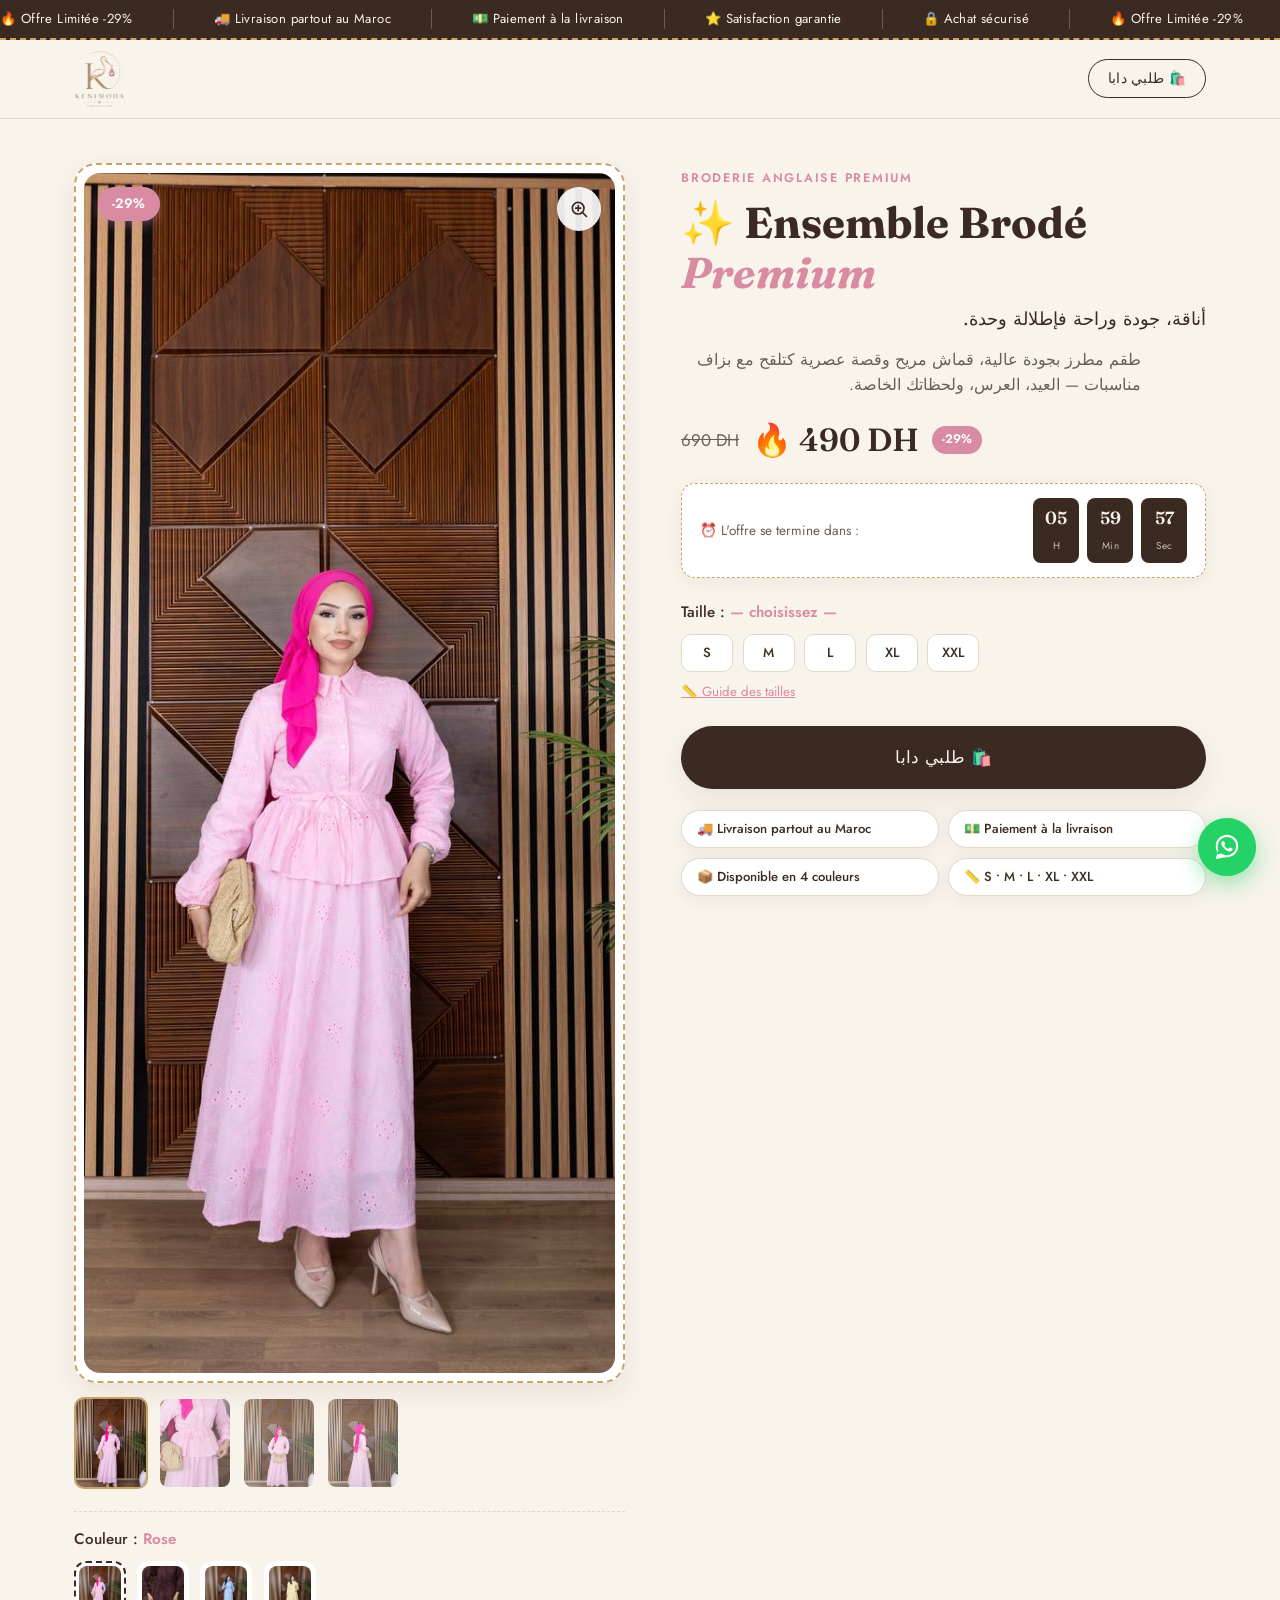
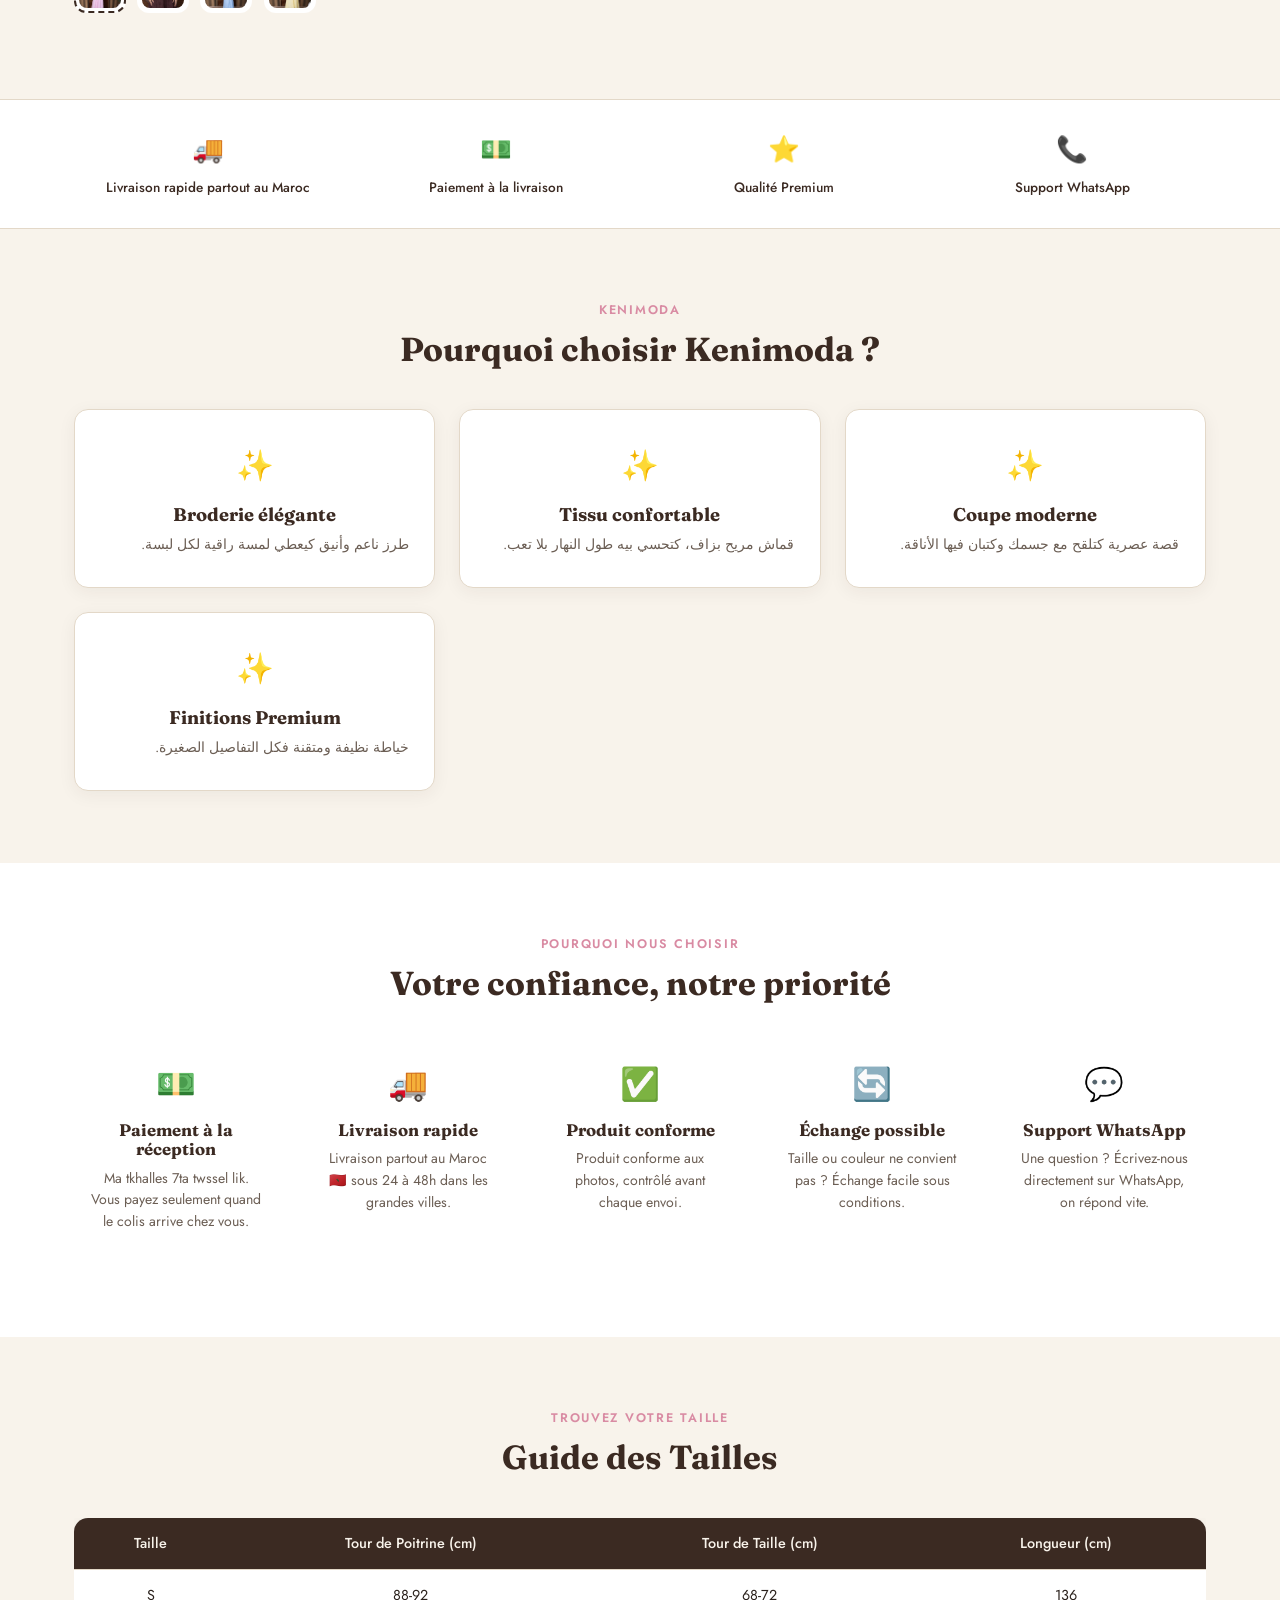
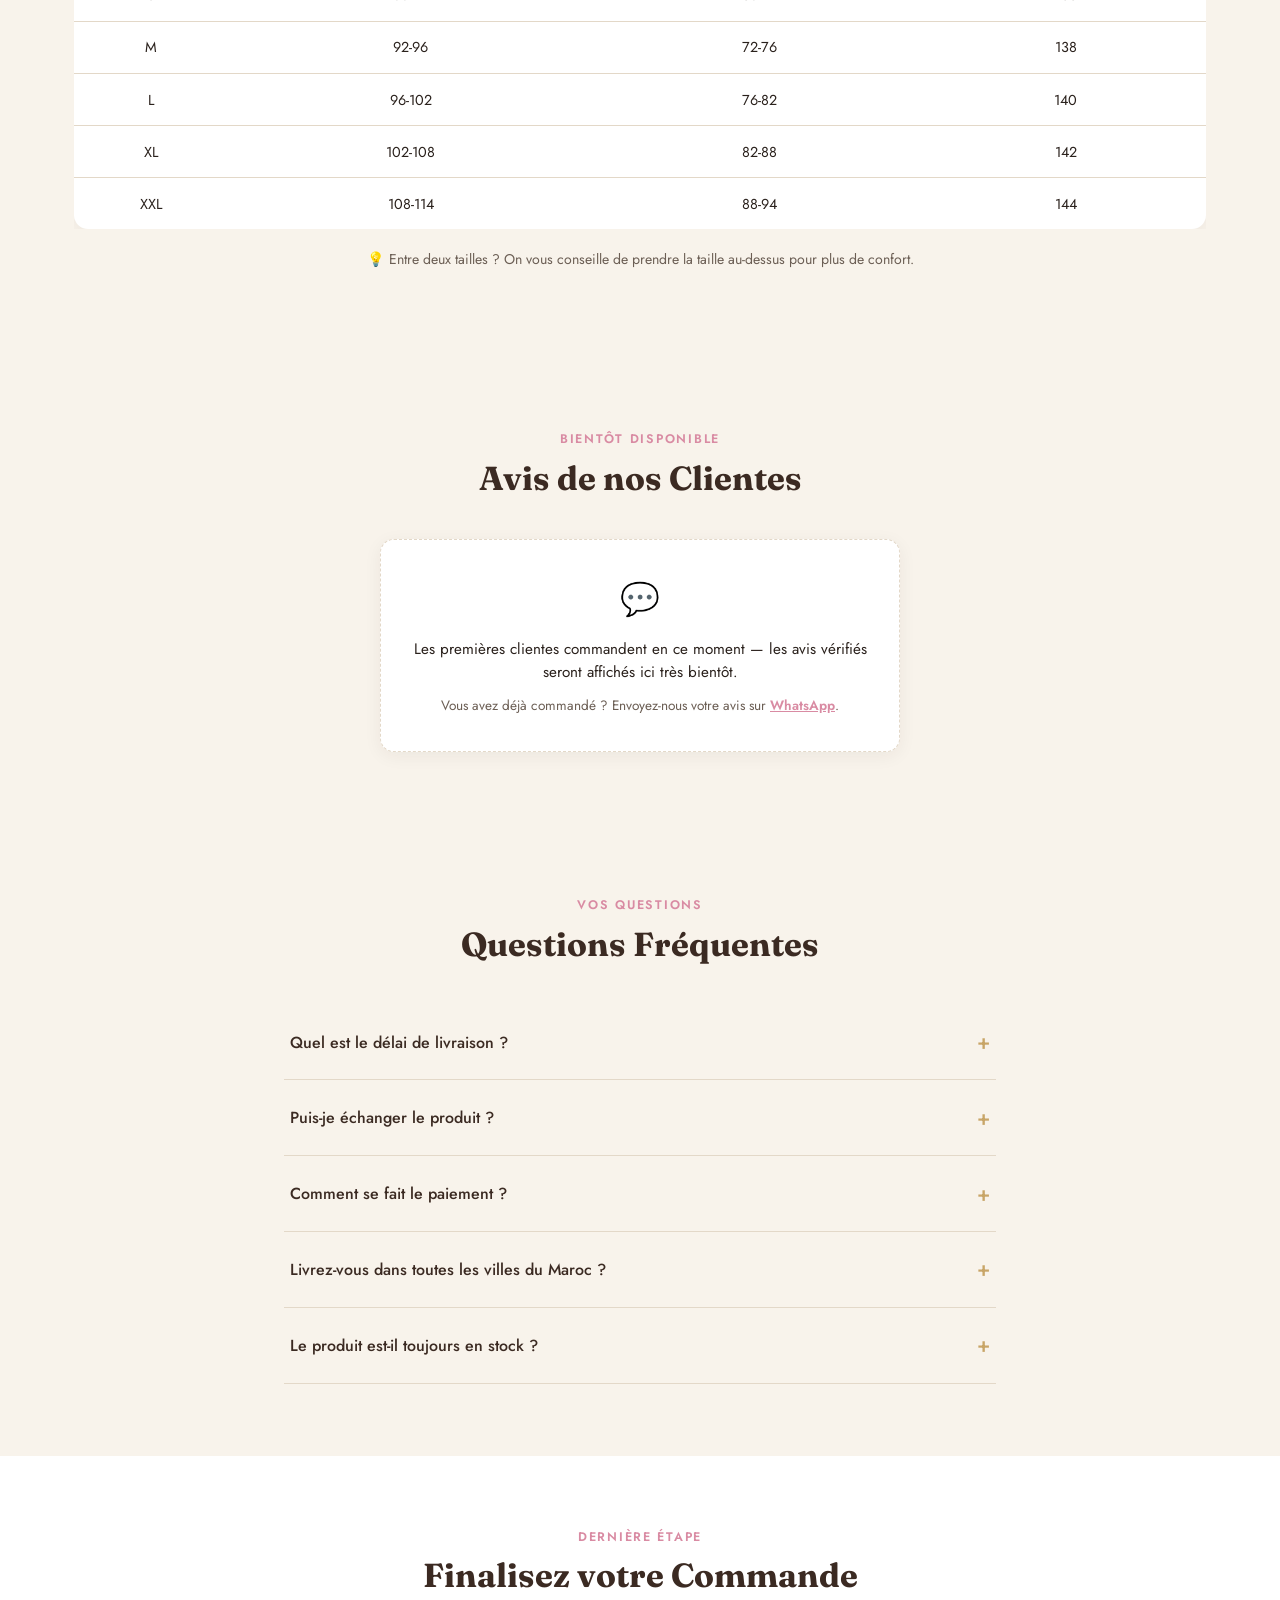
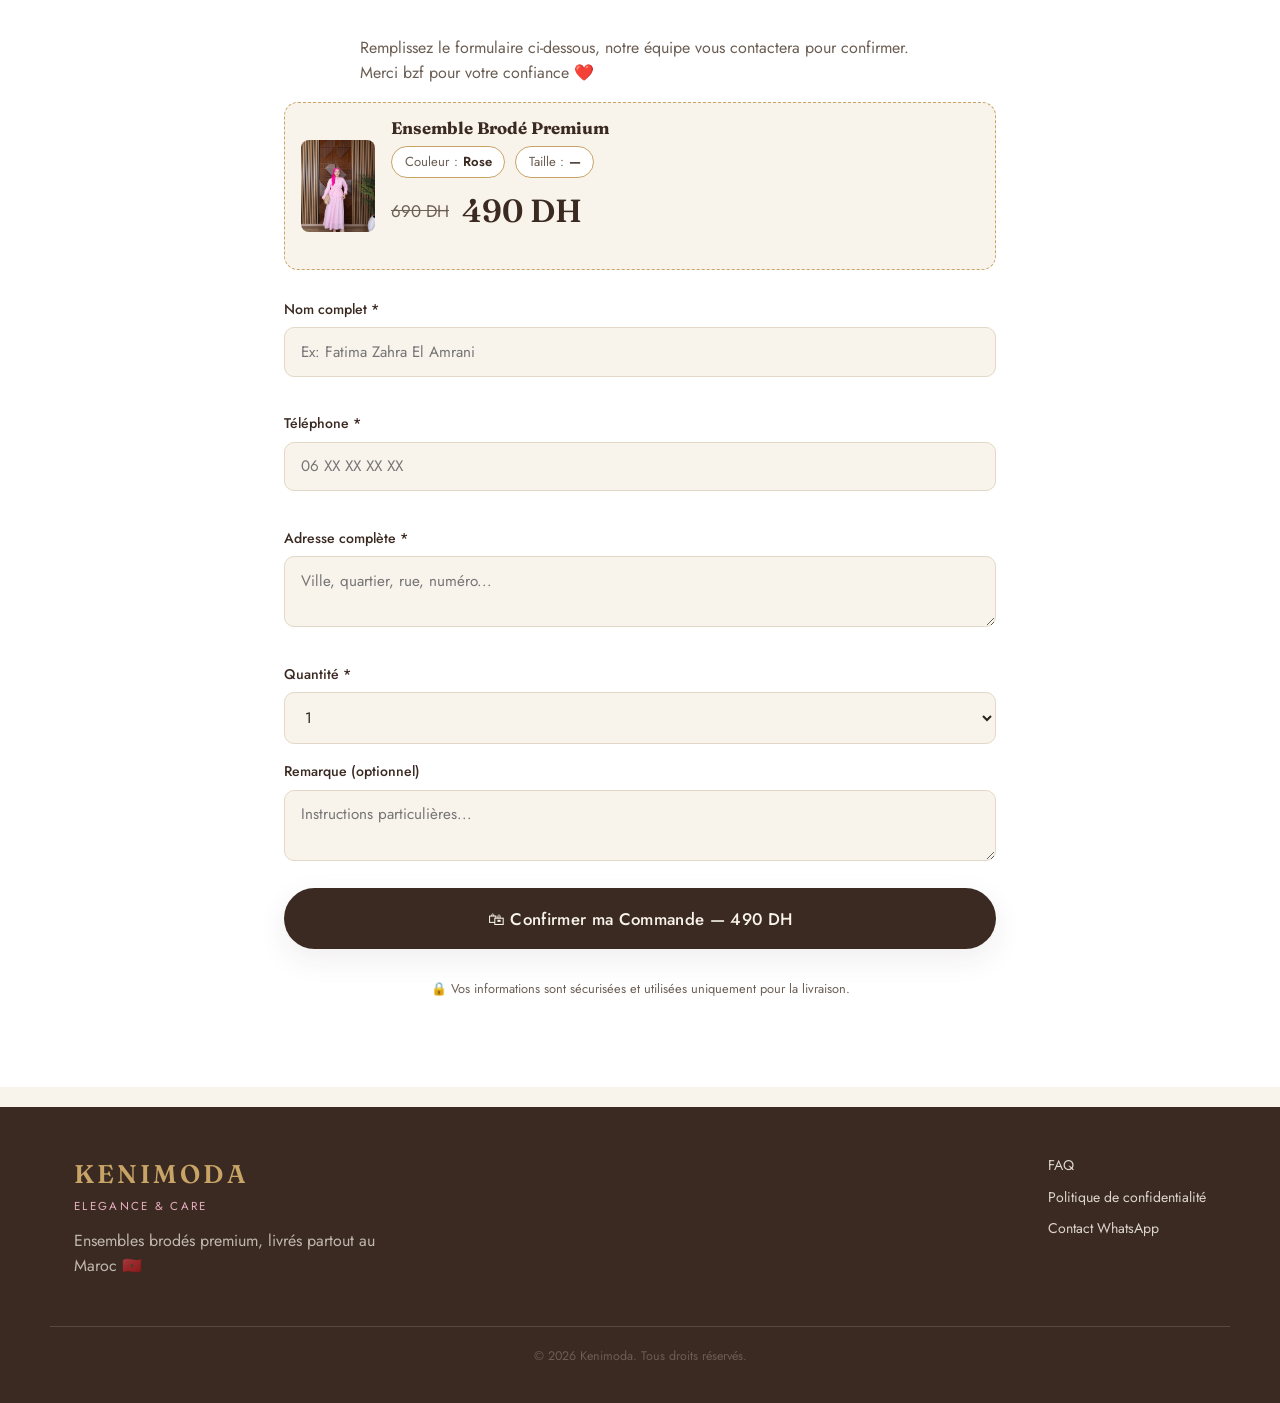
==== commit 838b8241: "Add files via upload" ====
--- a/brode/index.html
+++ b/brode/index.html
@@ -3,14 +3,14 @@
 <head>
 <meta charset="UTF-8">
 <meta name="viewport" content="width=device-width, initial-scale=1.0, maximum-scale=5.0">
-<title>Ensemble Brodé Femme Premium en Broderie Anglaise – 590 DH | Livraison &amp; Paiement à la Livraison au Maroc | Kenimoda</title>
+<title>Ensemble Brodé Premium en Broderie Anglaise – 490 DH | Kenimoda</title>
 <link rel="icon" type="image/png" href="assets/images/logo-kenimoda.png">
-<meta name="description" content="Ensemble Brodé Femme Premium en broderie anglaise fine ✨ 4 coloris disponibles (Rose, Bleu Ciel, Jaune, Marron), tailles 38 à 46. Paiement à la livraison partout au Maroc 🇲🇦, livraison 24-48h. Profitez de -25% aujourd'hui : 590 DH au lieu de 790 DH.">
+<meta name="description" content="Ensemble Brodé Premium Kenimoda en broderie anglaise fine ✨ 4 coloris (Rose, Marron, Bleu Ciel, Jaune), tailles S à XXL. Paiement à la livraison partout au Maroc 🇲🇦. Profitez de -29% aujourd'hui : 490 DH au lieu de 690 DH.">
 <meta name="keywords" content="ensemble brodé femme, tenue broderie anglaise, ensemble femme maroc, paiement à la livraison, jupe et haut brodé, ensemble Aïd, tenue mariage femme, Kenimoda">
 <meta name="author" content="Kenimoda">
 <meta name="robots" content="index, follow, max-image-preview:large, max-snippet:-1, max-video-preview:-1">
 <meta name="theme-color" content="#3B2A22">
-<link rel="canonical" href="https://ensemble-brode-premium.pages.dev/">
+<link rel="canonical" href="https://kenimoda.com/brode/">
 
 <!-- Preconnect: speeds up the first connection to font & tracking origins -->
 <link rel="preconnect" href="https://fonts.googleapis.com">
@@ -27,44 +27,45 @@
 <!-- Open Graph -->
 <meta property="og:type" content="product">
 <meta property="og:site_name" content="Kenimoda">
-<meta property="og:title" content="Ensemble Brodé Femme Premium -25% — 590 DH au lieu de 790 DH | Kenimoda">
-<meta property="og:description" content="Broderie anglaise premium, 4 coloris, tailles 38 à 46. Paiement à la livraison partout au Maroc 🇲🇦. Livraison rapide 24-48h.">
-<meta property="og:image" content="https://ensemble-brode-premium.pages.dev/assets/images/rose-1.jpg">
+<meta property="og:title" content="Ensemble Brodé Premium -29% — 490 DH au lieu de 690 DH | Kenimoda">
+<meta property="og:description" content="Broderie anglaise premium, 4 coloris, tailles S à XXL. Paiement à la livraison partout au Maroc 🇲🇦.">
+<meta property="og:image" content="https://kenimoda.com/brode/assets/images/rose-1.jpg">
 <meta property="og:image:width" content="1200">
 <meta property="og:image:height" content="1600">
-<meta property="og:image:alt" content="Ensemble Brodé Femme Premium Kenimoda">
-<meta property="og:url" content="https://ensemble-brode-premium.pages.dev/">
+<meta property="og:image:alt" content="Ensemble Brodé Premium Kenimoda">
+<meta property="og:url" content="https://kenimoda.com/brode/">
 <meta property="og:locale" content="fr_MA">
 
 <!-- Twitter Card -->
 <meta name="twitter:card" content="summary_large_image">
-<meta name="twitter:title" content="Ensemble Brodé Femme Premium -25% — 590 DH | Kenimoda">
+<meta name="twitter:title" content="Ensemble Brodé Premium -29% — 490 DH | Kenimoda">
 <meta name="twitter:description" content="Broderie anglaise premium, paiement à la livraison partout au Maroc 🇲🇦.">
-<meta name="twitter:image" content="https://ensemble-brode-premium.pages.dev/assets/images/rose-1.jpg">
-<meta name="twitter:image:alt" content="Ensemble Brodé Femme Premium Kenimoda">
-
-<!-- JSON-LD Product Schema -->
+<meta name="twitter:image" content="https://kenimoda.com/brode/assets/images/rose-1.jpg">
+<meta name="twitter:image:alt" content="Ensemble Brodé Premium Kenimoda">
+
+<!-- JSON-LD Product Schema (no invented review data — aggregateRating
+     omitted until real, verified customer reviews exist) -->
 <script type="application/ld+json">
 {
   "@context": "https://schema.org/",
   "@type": "Product",
-  "name": "Ensemble Brodé Femme Premium",
+  "name": "Ensemble Brodé Premium",
   "sku": "KENIMODA-EBF-PREMIUM",
   "image": [
-    "https://ensemble-brode-premium.pages.dev/assets/images/rose-1.jpg",
-    "https://ensemble-brode-premium.pages.dev/assets/images/bleu-1.jpg",
-    "https://ensemble-brode-premium.pages.dev/assets/images/jaune-1.jpg",
-    "https://ensemble-brode-premium.pages.dev/assets/images/marron-2.jpg"
+    "https://kenimoda.com/brode/assets/images/rose-1.jpg",
+    "https://kenimoda.com/brode/assets/images/marron-2.jpg",
+    "https://kenimoda.com/brode/assets/images/bleu-1.jpg",
+    "https://kenimoda.com/brode/assets/images/jaune-1.jpg"
   ],
-  "description": "Ensemble deux pièces en broderie anglaise premium pour femme, disponible en 6 coloris (Marron, Rose, Bleu Ciel, Jaune, Noir, Beige) et tailles 38 à 46. Paiement à la livraison partout au Maroc.",
+  "description": "Ensemble deux pièces en broderie anglaise premium pour femme, disponible en 4 coloris (Rose, Marron, Bleu Ciel, Jaune) et tailles S à XXL. Paiement à la livraison partout au Maroc.",
   "brand": { "@type": "Brand", "name": "Kenimoda" },
   "category": "Vêtements femme",
   "material": "Coton brodé (broderie anglaise)",
   "offers": {
     "@type": "Offer",
-    "url": "https://ensemble-brode-premium.pages.dev/",
+    "url": "https://kenimoda.com/brode/",
     "priceCurrency": "MAD",
-    "price": "590",
+    "price": "490",
     "priceValidUntil": "2026-12-31",
     "availability": "https://schema.org/InStock",
     "itemCondition": "https://schema.org/NewCondition",
@@ -85,12 +86,6 @@
         "transitTime": { "@type": "QuantitativeValue", "minValue": 1, "maxValue": 2, "unitCode": "DAY" }
       }
     }
-  },
-  "aggregateRating": {
-    "@type": "AggregateRating",
-    "ratingValue": "4.9",
-    "reviewCount": "1024",
-    "bestRating": "5"
   }
 }
 </script>
@@ -139,15 +134,15 @@
 <!-- ============ PROMO BAR ============ -->
 <div class="promo-bar" aria-label="Offres et garanties">
   <div class="promo-track">
-    <span>🔥 Offre Limitée -25%</span>
-    <span>🚚 Livraison 24-48h</span>
+    <span>🔥 Offre Limitée -29%</span>
+    <span>🚚 Livraison partout au Maroc</span>
     <span>💵 Paiement à la livraison</span>
-    <span>⭐ Plus de 1000 clientes satisfaites</span>
+    <span>⭐ Satisfaction garantie</span>
     <span>🔒 Achat sécurisé</span>
-    <span>🔥 Offre Limitée -25%</span>
-    <span>🚚 Livraison 24-48h</span>
+    <span>🔥 Offre Limitée -29%</span>
+    <span>🚚 Livraison partout au Maroc</span>
     <span>💵 Paiement à la livraison</span>
-    <span>⭐ Plus de 1000 clientes satisfaites</span>
+    <span>⭐ Satisfaction garantie</span>
     <span>🔒 Achat sécurisé</span>
   </div>
 </div>
@@ -158,7 +153,7 @@
     <a href="#top" class="logo-link" aria-label="Kenimoda - Accueil">
       <img src="assets/images/logo-kenimoda.png" alt="Kenimoda - Elegance & Care" class="logo-img" width="164" height="184" decoding="async">
     </a>
-    <a href="#commander" class="btn btn-ghost header-cta">Commander</a>
+    <a href="#commander" class="btn btn-ghost header-cta darija" dir="rtl" lang="ar">🛍️ طلبي دابا</a>
   </div>
 </header>
 
@@ -168,11 +163,11 @@
   <section class="hero container" id="produit">
     <div class="hero-gallery">
       <div class="stitch-frame">
-        <div class="badge-discount">-25%</div>
+        <div class="badge-discount">-29%</div>
         <button class="zoom-btn" id="zoomBtn" aria-label="Zoomer l'image">
           <svg width="20" height="20" viewBox="0 0 24 24" fill="none"><circle cx="11" cy="11" r="7" stroke="currentColor" stroke-width="2"/><path d="M21 21l-4.35-4.35" stroke="currentColor" stroke-width="2" stroke-linecap="round"/><path d="M11 8v6M8 11h6" stroke="currentColor" stroke-width="2" stroke-linecap="round"/></svg>
         </button>
-        <img id="mainImage" src="assets/images/rose-1.jpg" alt="Ensemble Brodé Femme Premium coloris Rose, broderie anglaise, vue de face" class="main-image" width="900" height="1200" loading="eager" fetchpriority="high" decoding="async">
+        <img id="mainImage" src="assets/images/rose-1.jpg" alt="Ensemble Brodé Premium Kenimoda coloris Rose, broderie anglaise, vue de face" class="main-image" width="900" height="1200" loading="eager" fetchpriority="high" decoding="async">
       </div>
       <div class="thumb-row" id="thumbRow" role="list" aria-label="Galerie de miniatures du produit"></div>
       <p class="swipe-hint">← Glissez pour voir plus de photos →</p>
@@ -180,20 +175,19 @@
       <div class="option-group gallery-colors">
         <label id="colorGroupLabel">Couleur : <span id="selectedColorLabel" class="selected-value">Rose</span></label>
         <div class="swatch-row" id="colorSwatches" role="group" aria-labelledby="colorGroupLabel"></div>
-        <p class="no-photo-note" id="noPhotoNote" hidden>Photo non disponible pour cette couleur, mais elle est disponible en stock.</p>
       </div>
     </div>
 
     <div class="hero-info">
       <p class="eyebrow">Broderie Anglaise Premium</p>
-      <div class="stars" aria-label="5 sur 5 étoiles">★★★★★ <span class="stars-count">(1024 avis)</span></div>
-      <h1>Ensemble Brodé <em>Femme Premium</em></h1>
-      <p class="hero-desc">Un haut péplum et une jupe fluide, brodés à la main façon dentelle anglaise. Coupe élégante, tissu doux et respirant — parfait pour l'Aïd, les mariages et vos plus belles occasions.</p>
+      <h1>✨ Ensemble Brodé <em>Premium</em></h1>
+      <p class="hero-subtitle-darija darija" dir="rtl" lang="ar">أناقة، جودة وراحة فإطلالة وحدة.</p>
+      <p class="hero-desc darija" dir="rtl" lang="ar">طقم مطرز بجودة عالية، قماش مريح وقصة عصرية كتلقح مع بزاف مناسبات — العيد، العرس، ولحظاتك الخاصة.</p>
 
       <div class="price-row">
-        <span class="price-old">790 DH</span>
-        <span class="price-new">590 DH</span>
-        <span class="price-badge">-25%</span>
+        <span class="price-old">690 DH</span>
+        <span class="price-new">🔥 490 DH</span>
+        <span class="price-badge">-29%</span>
       </div>
 
       <div class="countdown-mini" id="countdownMini" role="timer" aria-live="off" aria-label="Compte à rebours de l'offre limitée">
@@ -212,61 +206,68 @@
         <button type="button" class="size-guide-link" id="openSizeGuide" aria-haspopup="dialog">📏 Guide des tailles</button>
       </div>
 
-      <a href="#commander" class="btn btn-primary btn-large" id="heroCta">🛍 Commander Maintenant</a>
-
-      <ul class="trust-icons">
-        <li>🚚 Livraison partout au Maroc</li>
-        <li>💵 Paiement à la livraison</li>
-        <li>✨ Qualité Premium</li>
-      </ul>
+      <a href="#commander" class="btn btn-primary btn-large darija" id="heroCta" dir="rtl" lang="ar">🛍️ طلبي دابا</a>
+
+      <div class="hero-badges">
+        <span class="hero-badge">🚚 Livraison partout au Maroc</span>
+        <span class="hero-badge">💵 Paiement à la livraison</span>
+        <span class="hero-badge">📦 Disponible en 4 couleurs</span>
+        <span class="hero-badge">📏 S • M • L • XL • XXL</span>
+      </div>
     </div>
   </section>
 
   <!-- ============ TRUST BADGES ============ -->
   <section class="trust-strip">
     <div class="container trust-grid">
-      <div class="trust-item"><span class="trust-ic">🔒</span><p>100% Sécurisé</p></div>
-      <div class="trust-item"><span class="trust-ic">💵</span><p>Paiement à la Livraison</p></div>
-      <div class="trust-item"><span class="trust-ic">🚚</span><p>Livraison Rapide</p></div>
-      <div class="trust-item"><span class="trust-ic">✅</span><p>Satisfaction Garantie</p></div>
-    </div>
-  </section>
-
-  <!-- ============ FEATURES ============ -->
-  <section class="section features" id="details">
+      <div class="trust-item"><span class="trust-ic">🚚</span><p>Livraison rapide partout au Maroc</p></div>
+      <div class="trust-item"><span class="trust-ic">💵</span><p>Paiement à la livraison</p></div>
+      <div class="trust-item"><span class="trust-ic">⭐</span><p>Qualité Premium</p></div>
+      <div class="trust-item"><span class="trust-ic">📞</span><p>Support WhatsApp</p></div>
+    </div>
+  </section>
+
+  <!-- ============ PRODUCT VIDEO ============ -->
+  <!-- Ready-to-use video section. No video file has been uploaded yet,
+       so this stays hidden automatically (see script.js: initVideo)
+       until you add a real file at: assets/video/product-video.mp4 -->
+  <section class="section video-section" id="videoSection">
+    <div class="container container-narrow">
+      <p class="eyebrow center">Vidéo Produit</p>
+      <h2 class="section-title center">Chوفي الطقم عن قرب</h2>
+      <div class="video-frame">
+        <video id="productVideo" class="product-video" muted loop playsinline preload="metadata" poster="assets/images/rose-1.jpg" controls>
+          <source src="assets/video/product-video.mp4" type="video/mp4">
+        </video>
+      </div>
+    </div>
+  </section>
+
+  <!-- ============ WHY CHOOSE KENIMODA ============ -->
+  <section class="section features" id="pourquoi-kenimoda">
     <div class="container">
-      <p class="eyebrow center">Les détails qui font la différence</p>
-      <h2 class="section-title center">Fabriqué pour être remarqué</h2>
+      <p class="eyebrow center">Kenimoda</p>
+      <h2 class="section-title center">Pourquoi choisir Kenimoda ?</h2>
       <div class="features-grid">
         <div class="feature-card">
-          <div class="stitch-icon">🧵</div>
-          <h3>Broderie Premium</h3>
-          <p>Motifs brodés fins, façon broderie anglaise, cousus avec précision.</p>
+          <div class="stitch-icon">✨</div>
+          <h3>Broderie élégante</h3>
+          <p class="darija" dir="rtl" lang="ar">طرز ناعم وأنيق كيعطي لمسة راقية لكل لبسة.</p>
         </div>
         <div class="feature-card">
-          <div class="stitch-icon">👗</div>
-          <h3>Design Élégant</h3>
-          <p>Haut péplum ceinturé + jupe évasée pour une silhouette raffinée.</p>
+          <div class="stitch-icon">✨</div>
+          <h3>Tissu confortable</h3>
+          <p class="darija" dir="rtl" lang="ar">قماش مريح بزاف، كتحسي بيه طول النهار بلا تعب.</p>
         </div>
         <div class="feature-card">
-          <div class="stitch-icon">🌙</div>
-          <h3>Manches Longues</h3>
-          <p>Manches longues à poignet élastiqué, idéales toute l'année.</p>
+          <div class="stitch-icon">✨</div>
+          <h3>Coupe moderne</h3>
+          <p class="darija" dir="rtl" lang="ar">قصة عصرية كتلقح مع جسمك وكتبان فيها الأناقة.</p>
         </div>
         <div class="feature-card">
-          <div class="stitch-icon">🤍</div>
-          <h3>Tissu Confortable</h3>
-          <p>Coton doux et respirant, agréable à porter toute la journée.</p>
-        </div>
-        <div class="feature-card">
-          <div class="stitch-icon">🕌</div>
-          <h3>Parfait pour l'Aïd</h3>
-          <p>La touche chic qu'il vous faut pour les fêtes et réunions de famille.</p>
-        </div>
-        <div class="feature-card">
-          <div class="stitch-icon">💍</div>
-          <h3>Parfait pour les Mariages</h3>
-          <p>Élégance discrète pour vos invitations les plus spéciales.</p>
+          <div class="stitch-icon">✨</div>
+          <h3>Finitions Premium</h3>
+          <p class="darija" dir="rtl" lang="ar">خياطة نظيفة ومتقنة فكل التفاصيل الصغيرة.</p>
         </div>
       </div>
     </div>
@@ -318,11 +319,11 @@
             <tr><th>Taille</th><th>Tour de Poitrine (cm)</th><th>Tour de Taille (cm)</th><th>Longueur (cm)</th></tr>
           </thead>
           <tbody>
-            <tr><td>38</td><td>92</td><td>72</td><td>138</td></tr>
-            <tr><td>40</td><td>96</td><td>76</td><td>139</td></tr>
-            <tr><td>42</td><td>100</td><td>80</td><td>140</td></tr>
-            <tr><td>44</td><td>104</td><td>84</td><td>141</td></tr>
-            <tr><td>46</td><td>108</td><td>88</td><td>142</td></tr>
+            <tr><td>S</td><td>88-92</td><td>68-72</td><td>136</td></tr>
+            <tr><td>M</td><td>92-96</td><td>72-76</td><td>138</td></tr>
+            <tr><td>L</td><td>96-102</td><td>76-82</td><td>140</td></tr>
+            <tr><td>XL</td><td>102-108</td><td>82-88</td><td>142</td></tr>
+            <tr><td>XXL</td><td>108-114</td><td>88-94</td><td>144</td></tr>
           </tbody>
         </table>
       </div>
@@ -332,8 +333,8 @@
 
   <!-- ============ REVIEWS ============ -->
   <section class="section reviews" id="avis">
-    <div class="container">
-      <p class="eyebrow center">Elles nous font confiance</p>
+    <div class="container container-narrow">
+      <p class="eyebrow center">Bientôt disponible</p>
       <h2 class="section-title center">Avis de nos Clientes</h2>
       <div class="reviews-grid" id="reviewsGrid"></div>
     </div>
@@ -379,21 +380,21 @@
       <div class="order-summary">
         <img id="summaryImg" src="assets/images/rose-1.jpg" alt="Aperçu de l'ensemble brodé choisi" width="74" height="92" loading="lazy" decoding="async">
         <div>
-          <h3>Ensemble Brodé Femme Premium</h3>
+          <h3>Ensemble Brodé Premium</h3>
           <div class="summary-chips">
             <span class="choice-chip">Couleur : <strong id="summaryColor">Rose</strong></span>
             <span class="choice-chip" id="summarySizeChip">Taille : <strong id="summarySize">—</strong></span>
           </div>
           <p class="price-row" style="margin-top:.5rem">
-            <span class="price-old">790 DH</span>
-            <span class="price-new">590 DH</span>
+            <span class="price-old">690 DH</span>
+            <span class="price-new">490 DH</span>
           </p>
         </div>
       </div>
 
       <form id="orderForm" class="order-form" action="https://formspree.io/f/mwvzjgqe" method="POST" novalidate aria-label="Formulaire de commande">
-        <input type="hidden" name="Produit" value="Ensemble Brodé Femme Premium">
-        <input type="hidden" name="Prix" id="hiddenPrice" value="590 DH">
+        <input type="hidden" name="Produit" value="Ensemble Brodé Premium">
+        <input type="hidden" name="Prix" id="hiddenPrice" value="490 DH">
         <input type="hidden" name="Couleur" id="hiddenColor" value="Rose">
         <input type="hidden" name="Taille" id="hiddenSize" value="">
         <!-- Honeypot spam trap: invisible to humans, bots often fill it in -->
@@ -433,7 +434,7 @@
         </div>
 
         <button type="submit" class="btn btn-primary btn-large btn-submit">
-          <span class="btn-text">🛍 Confirmer ma Commande — 590 DH</span>
+          <span class="btn-text">🛍 Confirmer ma Commande — 490 DH</span>
           <span class="btn-loader" hidden aria-hidden="true"></span>
         </button>
         <p class="form-error" id="formError" role="alert" hidden>⚠️ Une erreur est survenue. Merci de réessayer ou de nous contacter sur WhatsApp.</p>
@@ -472,7 +473,7 @@
 </footer>
 
 <!-- ============ FLOATING WHATSAPP ============ -->
-<a class="whatsapp-float" href="https://wa.me/212612449474?text=Bonjour%2C%20je%20souhaite%20commander%20Ensemble%20Brod%C3%A9%20Femme%20Premium%20%C3%A0%20590%20DH." target="_blank" rel="noopener noreferrer" aria-label="Contacter Kenimoda sur WhatsApp (nouvel onglet)">
+<a class="whatsapp-float" href="https://wa.me/212612449474?text=Bonjour%2C%20je%20souhaite%20commander%20Ensemble%20Brod%C3%A9%20Premium%20%C3%A0%20490%20DH." target="_blank" rel="noopener noreferrer" aria-label="Contacter Kenimoda sur WhatsApp (nouvel onglet)">
   <svg viewBox="0 0 32 32" width="30" height="30" fill="white"><path d="M16.001 3C9.373 3 4 8.373 4 15c0 2.36.688 4.56 1.875 6.406L4 29l7.781-1.828A11.93 11.93 0 0 0 16.001 27C22.63 27 28 21.627 28 15S22.63 3 16.001 3zm0 21.8c-2.008 0-3.885-.588-5.463-1.6l-.392-.238-4.617 1.084 1.108-4.5-.256-.4A9.76 9.76 0 0 1 6.2 15c0-5.412 4.389-9.8 9.801-9.8 5.411 0 9.8 4.388 9.8 9.8 0 5.412-4.389 9.8-9.8 9.8zm5.362-7.336c-.294-.147-1.74-.858-2.01-.956-.27-.098-.467-.147-.663.147-.196.294-.76.956-.932 1.152-.171.196-.343.22-.637.073-.294-.147-1.24-.457-2.362-1.457-.873-.779-1.463-1.741-1.635-2.035-.171-.294-.018-.453.129-.6.132-.132.294-.343.44-.514.147-.171.196-.294.294-.49.098-.196.049-.367-.024-.514-.073-.147-.663-1.597-.908-2.188-.239-.573-.482-.495-.663-.504l-.564-.01c-.196 0-.514.073-.784.367-.27.294-1.03 1.006-1.03 2.455 0 1.449 1.055 2.85 1.202 3.046.147.196 2.077 3.17 5.032 4.445.703.303 1.252.484 1.68.62.706.225 1.348.193 1.856.117.566-.084 1.74-.712 1.985-1.4.245-.688.245-1.278.171-1.4-.073-.122-.269-.196-.563-.343z"/></svg>
 </a>
 
@@ -490,10 +491,10 @@
 <!-- ============ STICKY MOBILE CTA ============ -->
 <div class="sticky-cta" id="stickyCta">
   <div class="sticky-price">
-    <span class="price-old">790 DH</span>
-    <span class="price-new">590 DH</span>
-  </div>
-  <a href="#commander" class="btn btn-primary">🛍 Commander</a>
+    <span class="price-old">690 DH</span>
+    <span class="price-new">490 DH</span>
+  </div>
+  <a href="#commander" class="btn btn-primary darija" dir="rtl" lang="ar">🛍️ طلبي دابا</a>
 </div>
 
 <!-- ============ SIZE GUIDE MODAL ============ -->
@@ -504,11 +505,11 @@
     <table class="size-table">
       <thead><tr><th>Taille</th><th>Poitrine</th><th>Taille</th><th>Longueur</th></tr></thead>
       <tbody>
-        <tr><td>38</td><td>92 cm</td><td>72 cm</td><td>138 cm</td></tr>
-        <tr><td>40</td><td>96 cm</td><td>76 cm</td><td>139 cm</td></tr>
-        <tr><td>42</td><td>100 cm</td><td>80 cm</td><td>140 cm</td></tr>
-        <tr><td>44</td><td>104 cm</td><td>84 cm</td><td>141 cm</td></tr>
-        <tr><td>46</td><td>108 cm</td><td>88 cm</td><td>142 cm</td></tr>
+        <tr><td>S</td><td>88-92 cm</td><td>68-72 cm</td><td>136 cm</td></tr>
+        <tr><td>M</td><td>92-96 cm</td><td>72-76 cm</td><td>138 cm</td></tr>
+        <tr><td>L</td><td>96-102 cm</td><td>76-82 cm</td><td>140 cm</td></tr>
+        <tr><td>XL</td><td>102-108 cm</td><td>82-88 cm</td><td>142 cm</td></tr>
+        <tr><td>XXL</td><td>108-114 cm</td><td>88-94 cm</td><td>144 cm</td></tr>
       </tbody>
     </table>
   </div>
--- a/brode/style.css
+++ b/brode/style.css
@@ -177,7 +177,7 @@
   margin-top:16px;padding-top:16px;border-top:1px dashed var(--border-soft);
 }
 .gallery-colors > label{display:block;font-weight:500;margin-bottom:.6rem;color:var(--espresso);font-size:.9rem;}
-.gallery-colors .swatch{width:44px;height:44px;}
+.gallery-colors .swatch{width:52px;height:52px;}
 
 .hero-info{padding-top:6px;}
 .eyebrow{
@@ -185,11 +185,19 @@
   color:var(--rose-deep);font-weight:600;margin-bottom:.6rem;
 }
 .eyebrow.center{text-align:center;}
-.stars{color:var(--or);font-size:1.05rem;margin-bottom:.7rem;letter-spacing:2px;}
-.stars-count{color:var(--ink-soft);font-size:.82rem;letter-spacing:0;margin-left:.3rem;}
 .hero-info h1{font-size:clamp(2rem,3.4vw,2.7rem);}
 .hero-info h1 em{color:var(--rose-deep);font-style:italic;}
 .hero-desc{font-size:1rem;max-width:46ch;}
+
+/* Darija (Moroccan Arabic) copy — right-to-left, isolated from
+   surrounding Latin-script layout so punctuation/numbers render correctly */
+.darija{direction:rtl;unicode-bidi:isolate;}
+p.darija{text-align:right;}
+.hero-subtitle-darija{
+  font-size:1.15rem;color:var(--espresso);font-weight:500;
+  margin-bottom:.9rem;text-align:right;
+}
+.btn.darija{direction:rtl;}
 
 .price-row{display:flex;align-items:center;gap:.8rem;margin:1.1rem 0;flex-wrap:wrap;}
 .price-old{color:var(--ink-soft);text-decoration:line-through;font-size:1.05rem;}
@@ -223,13 +231,6 @@
 .swatch:hover{transform:translateY(-2px);}
 .swatch.active{border-color:var(--espresso);}
 .swatch-color{width:100%;height:100%;border-radius:8px;background-size:cover;background-position:center;}
-.swatch-nophoto{border-style:dashed;border-color:var(--border-soft);}
-.swatch-nophoto .swatch-color{display:flex;align-items:center;justify-content:center;font-size:.65rem;color:var(--ink-soft);text-align:center;line-height:1.1;}
-.swatch-avail-badge{
-  position:absolute;bottom:-8px;left:50%;transform:translateX(-50%);
-  background:var(--success);color:#fff;font-size:.55rem;padding:1px 6px;border-radius:100px;white-space:nowrap;
-}
-.no-photo-note{font-size:.82rem;color:var(--ink-soft);margin-top:.6rem;font-style:italic;}
 
 .size-row{display:flex;gap:.6rem;flex-wrap:wrap;}
 .size-chip{
@@ -243,8 +244,13 @@
   text-decoration:underline;
 }
 
-.trust-icons{margin-top:1.3rem;display:flex;flex-direction:column;gap:.5rem;}
-.trust-icons li{font-size:.9rem;color:var(--espresso);font-weight:500;}
+.hero-badges{margin-top:1.3rem;display:grid;grid-template-columns:1fr 1fr;gap:.6rem;}
+.hero-badge{
+  display:flex;align-items:center;gap:.4rem;
+  background:var(--ivoire);border:1px solid var(--border-soft);border-radius:100px;
+  padding:.5rem .9rem;font-size:.82rem;font-weight:500;color:var(--espresso);
+  box-shadow:var(--shadow-card);
+}
 
 /* ============ TRUST STRIP ============ */
 .trust-strip{background:var(--ivoire);border-top:1px solid var(--border-soft);border-bottom:1px solid var(--border-soft);padding:30px 0;}
@@ -286,28 +292,39 @@
 .size-table tr:last-child td{border-bottom:none;}
 .size-note{text-align:center;margin-top:1.2rem;font-size:.88rem;}
 
-/* ============ REVIEWS ============ */
-.reviews-grid{display:grid;grid-template-columns:repeat(4,1fr);gap:20px;}
-.review-card{
-  background:var(--ivoire);border-radius:var(--radius-md);padding:1.5rem;
-  border:1px dashed var(--border-soft);box-shadow:var(--shadow-card);
-}
-.review-stars{color:var(--or);letter-spacing:2px;margin-bottom:.6rem;}
-.review-card p{font-size:.88rem;color:var(--ink);}
-.review-name{font-weight:600;color:var(--espresso);font-size:.88rem;margin-top:.8rem;}
-.review-city{font-size:.76rem;color:var(--ink-soft);}
+/* ============ PRODUCT VIDEO ============ */
+.video-section[hidden]{display:none;}
+.video-frame{
+  border-radius:var(--radius-lg);overflow:hidden;border:2px dashed var(--or);
+  box-shadow:var(--shadow-soft);background:var(--ivoire);padding:8px;
+}
+.product-video{width:100%;border-radius:16px;display:block;background:#000;aspect-ratio:9/16;max-height:640px;object-fit:cover;}
+
+/* ============ REVIEWS (honest placeholder — no fabricated testimonials) ============ */
+.reviews-grid{display:flex;justify-content:center;}
+.review-placeholder{
+  max-width:520px;width:100%;text-align:center;
+  background:var(--ivoire);border-radius:var(--radius-md);padding:2.2rem 1.8rem;
+  border:1.5px dashed var(--border-soft);box-shadow:var(--shadow-card);
+}
+.review-placeholder-icon{font-size:2rem;margin-bottom:.8rem;}
+.review-placeholder-text{font-size:.95rem;color:var(--ink);margin-bottom:.6rem;}
+.review-placeholder-cta{font-size:.85rem;color:var(--ink-soft);margin:0;}
+.review-placeholder-cta a{color:var(--rose-deep);font-weight:600;text-decoration:underline;}
 
 /* ============ FAQ ACCORDION ============ */
-.acc-item{border-bottom:1px solid var(--border-soft);}
+.acc-item{border-bottom:1px solid var(--border-soft);transition:background .2s ease;}
+.acc-item:hover{background:rgba(200,165,103,.05);}
 .acc-trigger{
   width:100%;background:none;border:none;text-align:left;
-  padding:1.2rem 0;font-family:var(--font-body);font-size:1rem;font-weight:500;
-  color:var(--espresso);display:flex;justify-content:space-between;align-items:center;
-}
-.acc-trigger span{font-size:1.3rem;color:var(--or);transition:transform .25s;}
+  padding:1.4rem .4rem;font-family:var(--font-body);font-size:1rem;font-weight:500;
+  color:var(--espresso);display:flex;justify-content:space-between;align-items:center;gap:1rem;
+}
+.acc-trigger span{font-size:1.3rem;color:var(--or);transition:transform .25s;flex:0 0 auto;}
 .acc-item.open .acc-trigger span{transform:rotate(45deg);}
-.acc-panel{max-height:0;overflow:hidden;transition:max-height .3s ease;}
-.acc-panel p{padding-bottom:1.2rem;margin:0;font-size:.92rem;}
+.acc-item.open .acc-trigger{color:var(--rose-deep);}
+.acc-panel{max-height:0;overflow:hidden;transition:max-height .35s ease;}
+.acc-panel p{padding:0 .4rem 1.4rem;margin:0;font-size:.92rem;line-height:1.6;}
 
 /* ============ ORDER FORM ============ */
 .order-section{background:var(--ivoire);}
@@ -478,7 +495,6 @@
 @media (max-width: 980px){
   .hero{grid-template-columns:1fr;gap:32px;}
   .features-grid{grid-template-columns:repeat(2,1fr);}
-  .reviews-grid{grid-template-columns:repeat(2,1fr);}
   .trust-grid{grid-template-columns:repeat(2,1fr);}
 }
 
@@ -488,10 +504,11 @@
   .hero{padding:24px 18px 40px;}
   .swipe-hint{display:block;}
   .features-grid{grid-template-columns:1fr;}
-  .reviews-grid{grid-template-columns:1fr;}
+  .hero-badges{grid-template-columns:1fr;}
   .form-row-group{grid-template-columns:1fr;}
   .sticky-cta{display:flex;}
   body{padding-bottom:78px;}
   .order-summary{flex-direction:row;}
   .promo-track span{font-size:.75rem;}
-}
+  .product-video{max-height:480px;}
+}
